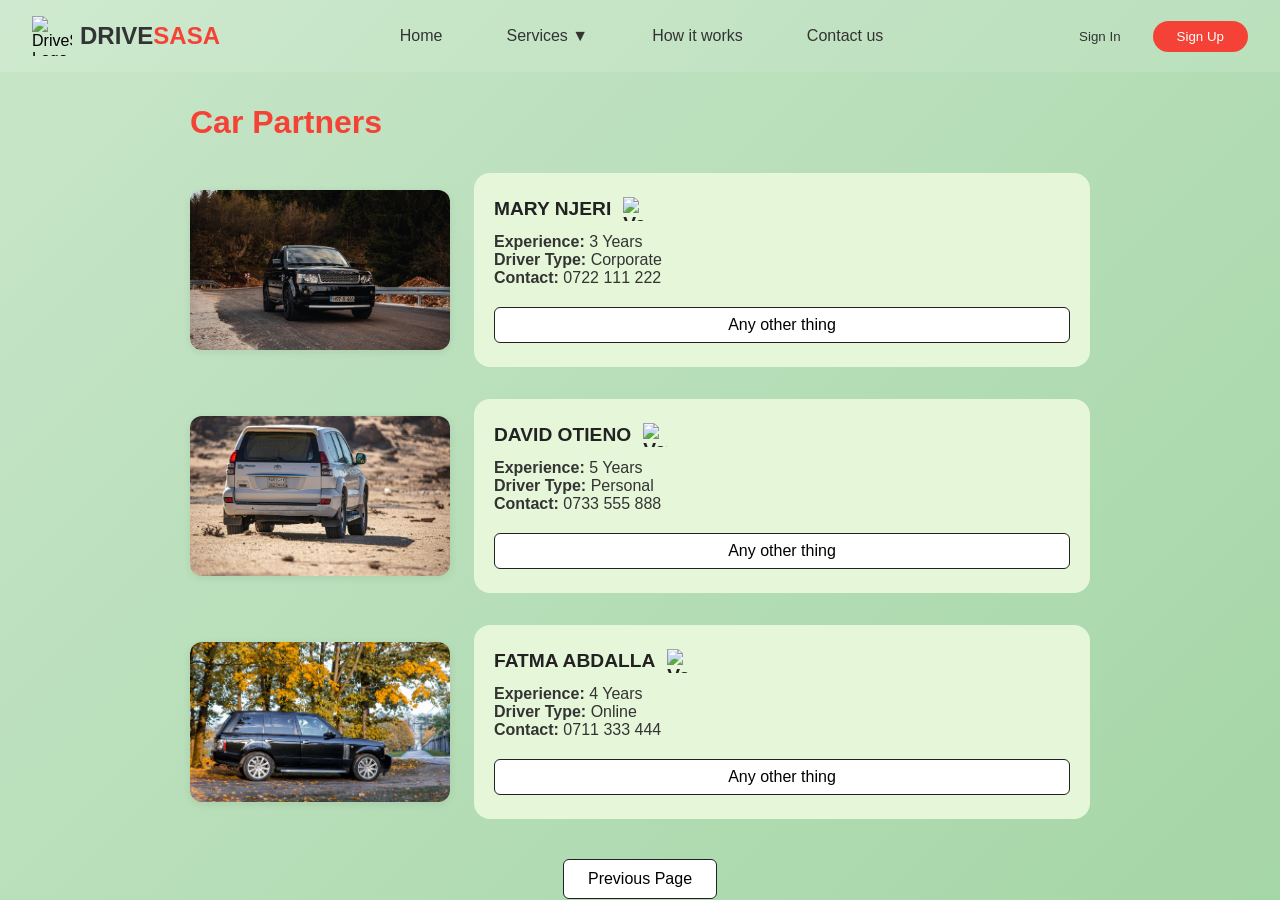
==== carpartners2.html @ 3e19dd1c "Add all project files" ====
<!DOCTYPE html>
<html lang="en">
<head>
    <meta charset="UTF-8">
    <meta name="viewport" content="width=device-width, initial-scale=1.0">
    <title>DriveSasa - Car Partners (Page 2)</title>
    <link rel="stylesheet" href="style.css">
    <link rel="stylesheet" href="auth.css">
    <style>
        .car-partner-list {
            max-width: 900px;
            margin: 32px auto;
        }
        .car-partner-row {
            display: flex;
            gap: 24px;
            margin-bottom: 32px;
            align-items: center;
        }
        .car-partner-img {
            width: 260px;
            height: 160px;
            object-fit: cover;
            border-radius: 12px;
            box-shadow: 0 2px 8px rgba(0,0,0,0.08);
        }
        .car-partner-card {
            background: #e6f7d9;
            border-radius: 16px;
            padding: 24px 20px;
            flex: 1;
            display: flex;
            flex-direction: column;
            gap: 12px;
        }
        .car-partner-name {
            font-weight: bold;
            font-size: 1.2em;
            color: #222;
            display: flex;
            align-items: center;
            gap: 8px;
        }
        .car-partner-details {
            font-size: 1em;
            color: #333;
        }
        .other-btn {
            margin-top: 8px;
            padding: 8px 18px;
            border: 1px solid #222;
            background: #fff;
            border-radius: 6px;
            cursor: pointer;
            font-size: 1em;
        }
        .car-partners-title {
            color: #f44336;
            font-size: 2em;
            font-weight: bold;
            margin-bottom: 32px;
            text-align: left;
        }
    </style>
</head>
<body>
    <header>
        <nav class="navbar">
            <div class="logo">
                <img src="img/Dlogo2.png" alt="DriveSasa Logo">
                <span class="logo-text">DRIVE<span class="sasa">SASA</span></span>
            </div>
            <ul class="nav-menu">
                <li><a href="index.html">Home</a></li>
                <li class="dropdown">
                    <a href="#" class="dropbtn">Services ▼</a>
                    <div class="dropdown-content">
                        <a href="drivers.html">Driver</a>
                        <a href="carpartners.html">Car Partner</a>
                        <a href="#">Car Hire</a>
                    </div>
                </li>
                <li><a href="#">How it works</a></li>
                <li><a href="#">Contact us</a></li>
            </ul>
            <div class="auth-buttons">
                <button class="sign-in" onclick="window.location.href='signin.html'">Sign In</button>
                <button class="sign-up" onclick="window.location.href='signup.html'">Sign Up</button>
            </div>
        </nav>
    </header>
    <main>
        <div class="car-partner-list">
            <div class="car-partners-title">Car Partners</div>
            <div class="car-partner-row">
                <img src="img/cars/pexels-ajdin-coric-504250286-31574920.jpg" alt="Car" class="car-partner-img">
                <div class="car-partner-card">
                    <div class="car-partner-name">MARY NJERI <img src="img/download.png" alt="Verified" style="width:24px;height:24px;vertical-align:middle;margin-left:4px;"></div>
                    <div class="car-partner-details">
                        <div><strong>Experience:</strong> 3 Years</div>
                        <div><strong>Driver Type:</strong> Corporate</div>
                        <div><strong>Contact:</strong> 0722 111 222</div>
                    </div>
                    <button class="other-btn">Any other thing</button>
                </div>
            </div>
            <div class="car-partner-row">
                <img src="img/cars/pexels-irfan-rahat-164426592-11114271.jpg" alt="Car" class="car-partner-img">
                <div class="car-partner-card">
                    <div class="car-partner-name">DAVID OTIENO <img src="img/download.png" alt="Verified" style="width:24px;height:24px;vertical-align:middle;margin-left:4px;"></div>
                    <div class="car-partner-details">
                        <div><strong>Experience:</strong> 5 Years</div>
                        <div><strong>Driver Type:</strong> Personal</div>
                        <div><strong>Contact:</strong> 0733 555 888</div>
                    </div>
                    <button class="other-btn">Any other thing</button>
                </div>
            </div>
            <div class="car-partner-row">
                <img src="img/cars/pexels-kipras-zabeliauskas-1607943-5704347.jpg" alt="Car" class="car-partner-img">
                <div class="car-partner-card">
                    <div class="car-partner-name">FATMA ABDALLA <img src="img/download.png" alt="Verified" style="width:24px;height:24px;vertical-align:middle;margin-left:4px;"></div>
                    <div class="car-partner-details">
                        <div><strong>Experience:</strong> 4 Years</div>
                        <div><strong>Driver Type:</strong> Online</div>
                        <div><strong>Contact:</strong> 0711 333 444</div>
                    </div>
                    <button class="other-btn">Any other thing</button>
                </div>
            </div>
        </div>
        <div style="display:flex; justify-content:center; margin:40px 0 32px 0;">
            <button onclick="window.location.href='carpartners.html'" style="padding:10px 24px; border-radius:6px; border:1px solid #222; background:#fff; cursor:pointer; font-size:1em;">Previous Page</button>
        </div>
    </main>
</body>
</html>
---- style.css ----
* {
    margin: 0;
    padding: 0;
    box-sizing: border-box;
}

body {
    font-family: -apple-system, BlinkMacSystemFont, 'Segoe UI', Roboto, sans-serif;
    background: linear-gradient(135deg, #c8e6c9 0%, #a5d6a7 100%);
    min-height: 100vh;
}

.navbar {
    display: flex;
    justify-content: space-between;
    align-items: center;
    padding: 1rem 2rem;
    background: rgba(255, 255, 255, 0.1);
}

.logo {
    display: flex;
    align-items: center;
    gap: 0.5rem;
}

.logo img {
    width: 40px;
    height: 40px;
}

.logo-text {
    font-size: 1.5rem;
    font-weight: bold;
    color: #333;
}

.sasa {
    color: #f44336;
}

.nav-menu {
    display: flex;
    list-style: none;
    gap: 2rem;
}

.nav-menu a {
    text-decoration: none;
    color: #333;
    font-weight: 500;
    padding: 0.5rem 1rem;
}

.nav-menu a.active {
    color: #f44336;
    border-bottom: 2px solid #f44336;
}

.auth-buttons {
    display: flex;
    gap: 1rem;
}

.sign-in {
    background: transparent;
    border: none;
    color: #333;
    padding: 0.5rem 1rem;
    cursor: pointer;
    font-weight: 500;
}

.sign-up {
    background: #f44336;
    color: white;
    border: none;
    padding: 0.5rem 1.5rem;
    border-radius: 25px;
    cursor: pointer;
    font-weight: 500;
}

.hero-section {
    padding: 2rem;
    max-width: 1200px;
    margin: 0 auto;
}

.hero-content {
    display: flex;
    align-items: center;
    justify-content: space-between;
    margin-bottom: 3rem;
}

.hero-text {
    flex: 1;
    max-width: 500px;
}

.hero-text h1 {
    font-size: 3rem;
    font-weight: bold;
    color: #333;
    line-height: 1.2;
    margin-bottom: 1rem;
}

.hero-subtitle {
    font-size: 1.2rem;
    color: #555;
    line-height: 1.5;
}

.hero-image {
    flex: 1;
    text-align: center;
}

.car-image {
    max-width: 100%;
    height: auto;
    max-height: 400px;
}

.car-placeholder {
    display: flex;
    justify-content: center;
    align-items: center;
}

.vehicle-tabs {
    display: flex;
    justify-content: center;
    gap: 2rem;
    margin-bottom: 2rem;
}

.tab {
    display: flex;
    align-items: center;
    gap: 0.5rem;
    background: transparent;
    border: none;
    padding: 1rem 2rem;
    cursor: pointer;
    font-size: 1rem;
    color: #666;
    border-bottom: 3px solid transparent;
}

.tab.active {
    color: #333;
    border-bottom-color: #333;
}

.motorcycle-icon {
    margin-left: -8px;
}

.search-section {
    display: flex;
    justify-content: center;
}

.search-form {
    display: flex;
    gap: 1rem;
    background: white;
    padding: 1rem;
    border-radius: 10px;
    box-shadow: 0 4px 20px rgba(0, 0, 0, 0.1);
}

.dropdown {
    position: relative;
}

.dropdown select {
    background: #fff !important;
    color: #111 !important;
    border: 1px solid #ccc;
    padding: 8px 12px;
    border-radius: 6px;
    font-size: 1.1em;
    cursor: pointer;
    min-width: 160px;
    height: 40px;
    appearance: auto;
    -webkit-appearance: menulist;
    -moz-appearance: menulist;
}

.dropdown select option {
    background: #fff !important;
    color: #111 !important;
    padding: 8px;
}

.search-btn {
    background: #f44336;
    color: white;
    border: none;
    padding: 1rem 2rem;
    border-radius: 5px;
    cursor: pointer;
    font-size: 1rem;
    font-weight: 500;
    min-width: 120px;
}

@media (max-width: 768px) {
    .navbar {
        flex-direction: column;
        gap: 1rem;
    }
    
    .hero-content {
        flex-direction: column;
        text-align: center;
    }
    
    .hero-text h1 {
        font-size: 2rem;
    }
    
    .search-form {
        flex-direction: column;
    }
    
    .vehicle-tabs {
        flex-direction: column;
        align-items: center;
    }
}

.download-section {
    background: white;
    padding: 2rem 3rem;
    margin: 2rem auto;
    display: flex;
    justify-content: space-between;
    align-items: center;
    border-radius: 15px;
    max-width: 90%;
    width: 100%;
    box-sizing: border-box;
    box-shadow: 0 4px 20px rgba(0, 0, 0, 0.1);
}

.download-content h2 {
    font-size: 2.5rem;
    font-weight: bold;
    color: #333;
    margin-bottom: 0.5rem;
    line-height: 1.1;
}

.download-content p {
    font-size: 1rem;
    color: #555;
    margin: 0;
}

.download-logo {
    display: flex;
    flex-direction: column;
    align-items: center;
    gap: 0.3rem;
}

.download-logo img {
    width: 50px;
    height: 50px;
}

.download-logo .logo-text {
    font-size: 1.2rem;
    font-weight: bold;
    color: #333;
}

.dropdown {
    position: relative;
    display: inline-block;
}

.dropdown-content {
    display: none;
    position: absolute;
    background-color: white;
    min-width: 160px;
    box-shadow: 0px 8px 16px 0px rgba(0,0,0,0.2);
    z-index: 1;
    border-radius: 5px;
}

.dropdown-content a {
    color: #333;
    padding: 12px 16px;
    text-decoration: none;
    display: block;
    border-bottom: none !important;
}

.dropdown-content a:hover {
    background-color: #f1f1f1;
}

.dropdown:hover .dropdown-content {
    display: block;
}
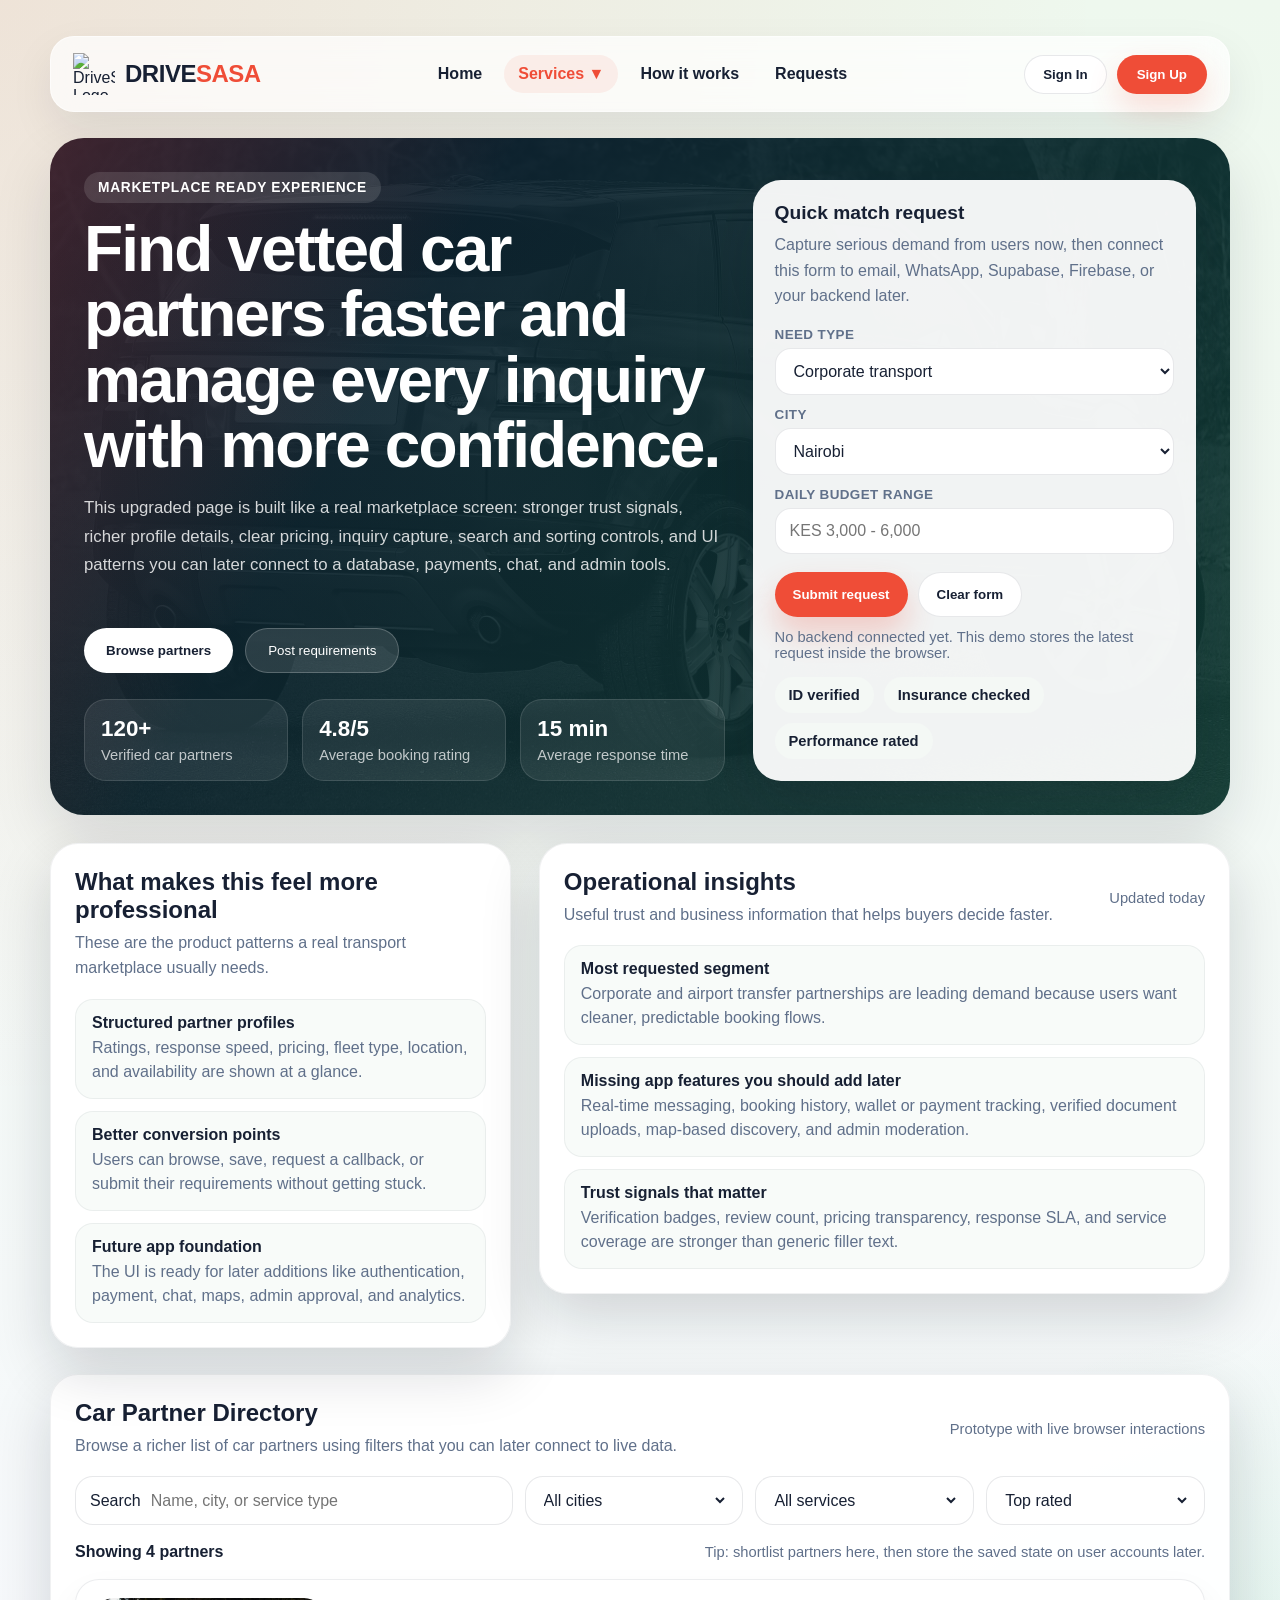
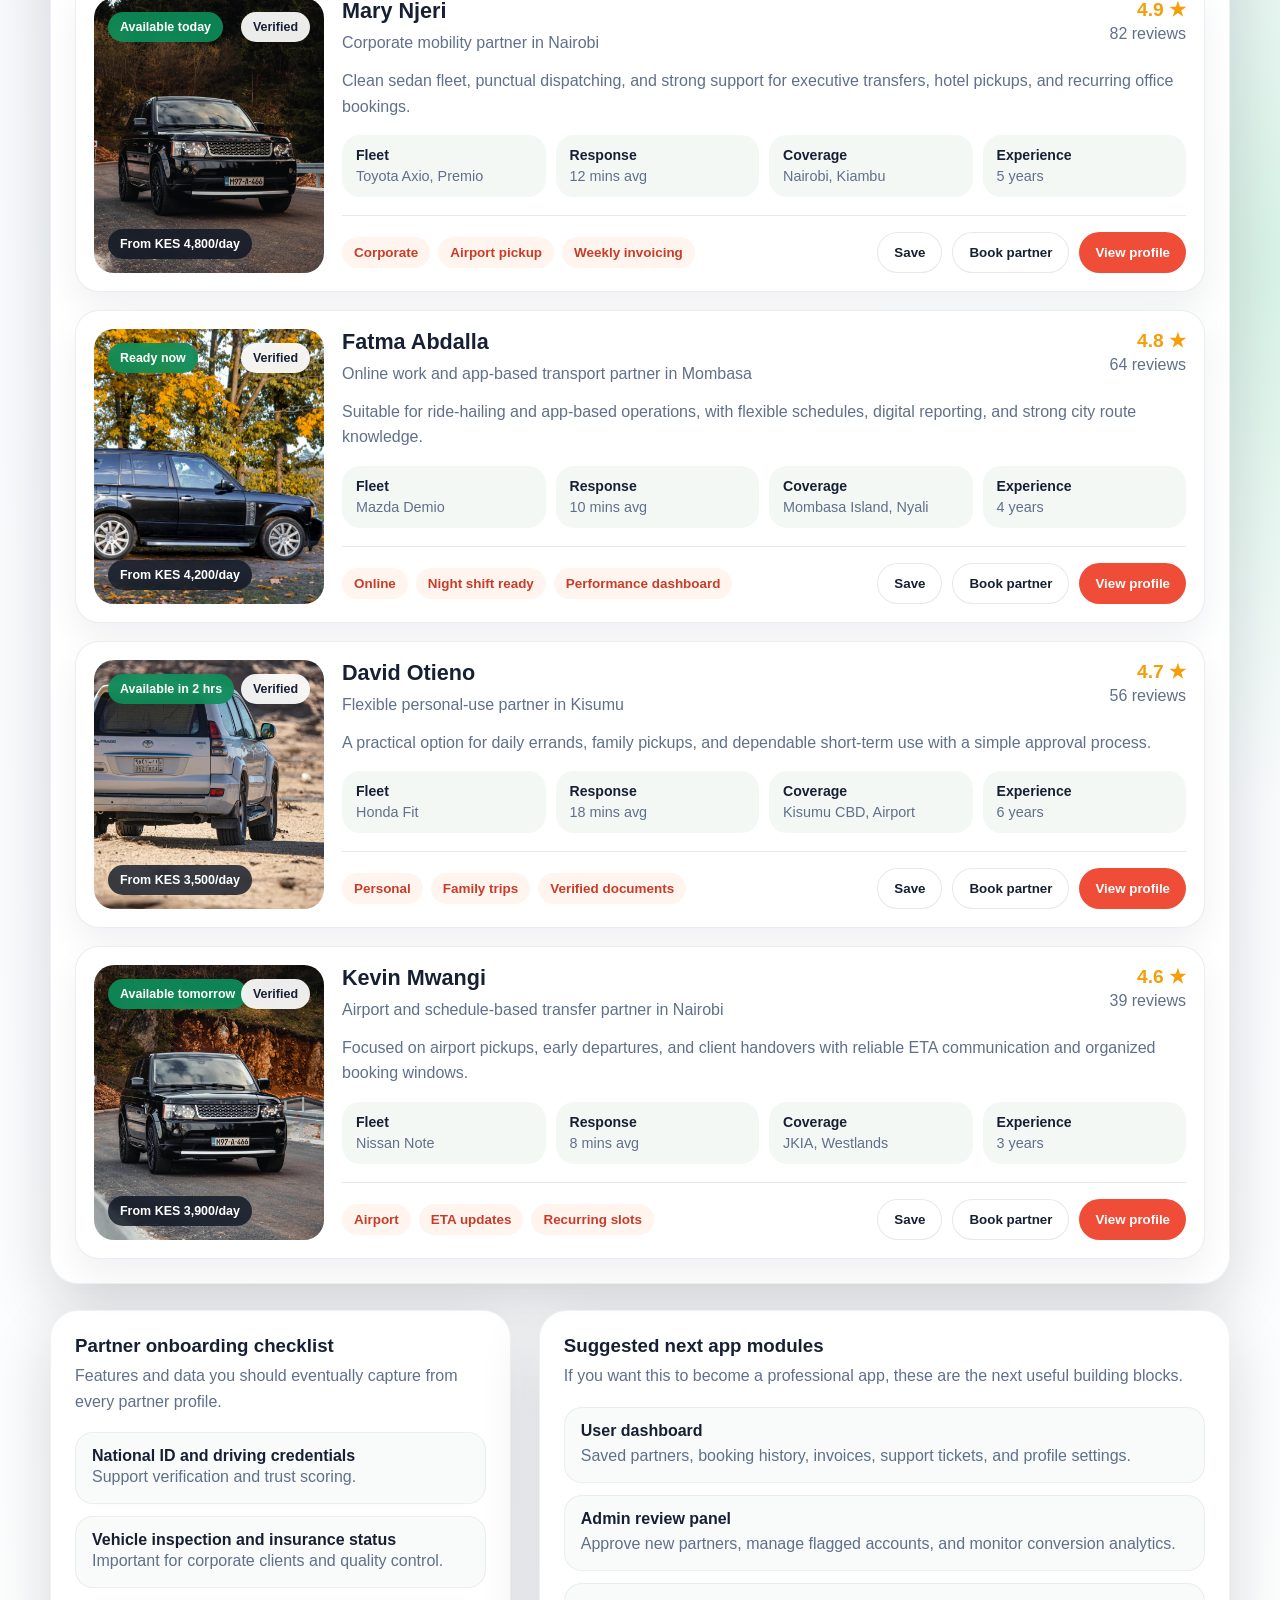
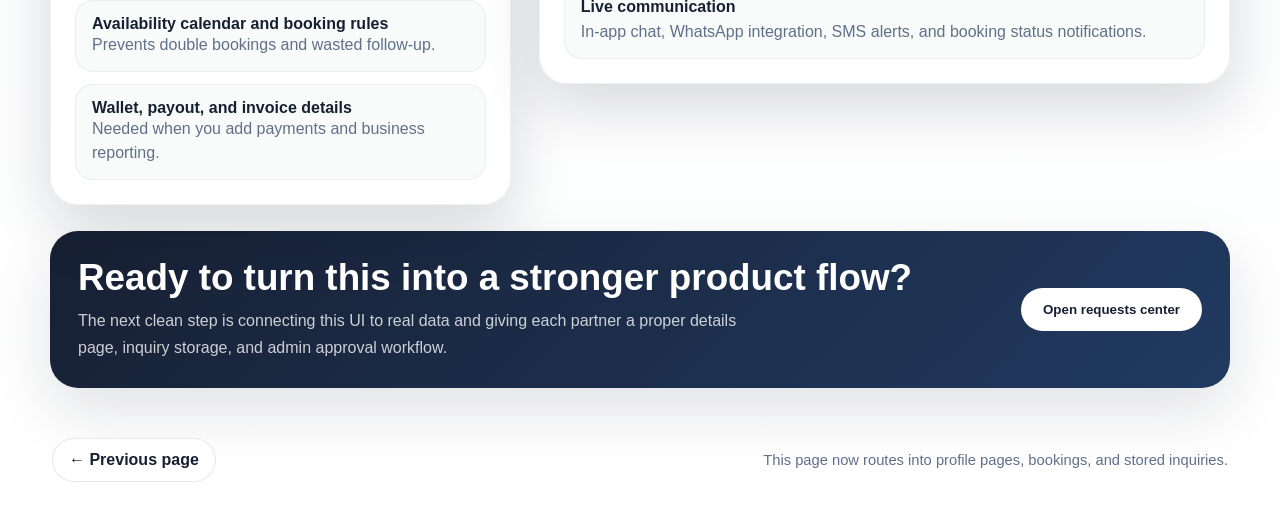
==== commit 7b22ef3d: "Upgrade marketplace UI and app flows" ====
--- a/carpartners2.html
+++ b/carpartners2.html
@@ -3,63 +3,705 @@
 <head>
     <meta charset="UTF-8">
     <meta name="viewport" content="width=device-width, initial-scale=1.0">
-    <title>DriveSasa - Car Partners (Page 2)</title>
+    <title>DriveSasa - Premium Car Partners</title>
     <link rel="stylesheet" href="style.css">
     <link rel="stylesheet" href="auth.css">
     <style>
-        .car-partner-list {
-            max-width: 900px;
-            margin: 32px auto;
-        }
-        .car-partner-row {
+        :root {
+            --brand: #ef4d37;
+            --brand-dark: #c83d2a;
+            --ink: #172033;
+            --muted: #60708a;
+            --line: rgba(23, 32, 51, 0.1);
+            --surface: rgba(255, 255, 255, 0.88);
+            --soft: #f4f8f5;
+            --success: #0d8f5b;
+            --warning: #f59e0b;
+            --shadow: 0 24px 60px rgba(13, 24, 43, 0.12);
+        }
+
+        * {
+            box-sizing: border-box;
+        }
+
+        body {
+            margin: 0;
+            font-family: "Segoe UI", Tahoma, Geneva, Verdana, sans-serif;
+            color: var(--ink);
+            background:
+                radial-gradient(circle at top left, rgba(239, 77, 55, 0.12), transparent 28%),
+                radial-gradient(circle at right, rgba(46, 204, 113, 0.16), transparent 24%),
+                linear-gradient(180deg, #eef8ee 0%, #f7f9fc 44%, #ffffff 100%);
+        }
+
+        a {
+            color: inherit;
+        }
+
+        .site-shell {
+            width: min(1180px, calc(100% - 32px));
+            margin: 0 auto 48px;
+        }
+
+        .navbar {
+            width: min(1180px, calc(100% - 32px));
+            margin: 18px auto 0;
+            padding: 16px 22px;
+            border: 1px solid rgba(255, 255, 255, 0.55);
+            border-radius: 24px;
+            background: rgba(255, 255, 255, 0.72);
+            backdrop-filter: blur(14px);
+            box-shadow: 0 18px 44px rgba(18, 28, 45, 0.08);
+        }
+
+        .nav-menu a.active,
+        .dropdown-content a.active {
+            color: var(--brand);
+            border-bottom-color: var(--brand);
+        }
+
+        .page-hero {
+            position: relative;
+            overflow: hidden;
+            margin-top: 26px;
+            padding: 34px;
+            border-radius: 34px;
+            background:
+                linear-gradient(135deg, rgba(12, 24, 45, 0.96), rgba(20, 73, 60, 0.86)),
+                url("img/cars/pexels-mikebirdy-18231626.jpg") center/cover;
+            color: #fff;
+            box-shadow: var(--shadow);
+        }
+
+        .page-hero::after {
+            content: "";
+            position: absolute;
+            inset: 0;
+            background:
+                linear-gradient(120deg, rgba(239, 77, 55, 0.22), transparent 30%),
+                linear-gradient(180deg, transparent 0%, rgba(6, 12, 24, 0.16) 100%);
+            pointer-events: none;
+        }
+
+        .hero-grid,
+        .section-grid {
+            position: relative;
+            z-index: 1;
+            display: grid;
+            gap: 28px;
+        }
+
+        .hero-grid {
+            grid-template-columns: 1.3fr 0.9fr;
+            align-items: end;
+        }
+
+        .eyebrow {
+            display: inline-flex;
+            align-items: center;
+            gap: 8px;
+            margin-bottom: 14px;
+            padding: 8px 14px;
+            border-radius: 999px;
+            background: rgba(255, 255, 255, 0.12);
+            font-size: 0.86rem;
+            letter-spacing: 0.05em;
+            text-transform: uppercase;
+        }
+
+        .hero-copy h1 {
+            margin: 0 0 16px;
+            font-size: clamp(2.2rem, 5vw, 4.2rem);
+            line-height: 1.02;
+        }
+
+        .hero-copy p {
+            max-width: 640px;
+            margin: 0 0 22px;
+            color: rgba(255, 255, 255, 0.82);
+            font-size: 1.05rem;
+            line-height: 1.7;
+        }
+
+        .hero-actions {
             display: flex;
-            gap: 24px;
-            margin-bottom: 32px;
+            flex-wrap: wrap;
+            gap: 12px;
+            margin-bottom: 26px;
+        }
+
+        .hero-btn,
+        .secondary-btn,
+        .ghost-btn,
+        .pill-btn,
+        .action-btn {
+            border: none;
+            border-radius: 999px;
+            cursor: pointer;
+            transition: transform 0.2s ease, box-shadow 0.2s ease, background 0.2s ease;
+        }
+
+        .hero-btn:hover,
+        .secondary-btn:hover,
+        .ghost-btn:hover,
+        .pill-btn:hover,
+        .action-btn:hover {
+            transform: translateY(-1px);
+        }
+
+        .hero-btn {
+            padding: 14px 22px;
+            background: #fff;
+            color: var(--ink);
+            font-weight: 700;
+        }
+
+        .secondary-btn {
+            padding: 14px 22px;
+            background: rgba(255, 255, 255, 0.12);
+            color: #fff;
+            border: 1px solid rgba(255, 255, 255, 0.22);
+        }
+
+        .hero-stats {
+            display: grid;
+            grid-template-columns: repeat(3, minmax(0, 1fr));
+            gap: 14px;
+        }
+
+        .hero-stat {
+            padding: 16px;
+            border: 1px solid rgba(255, 255, 255, 0.12);
+            border-radius: 22px;
+            background: rgba(255, 255, 255, 0.08);
+        }
+
+        .hero-stat strong {
+            display: block;
+            margin-bottom: 4px;
+            font-size: 1.4rem;
+        }
+
+        .hero-stat span {
+            color: rgba(255, 255, 255, 0.72);
+            font-size: 0.92rem;
+        }
+
+        .hero-panel,
+        .surface-card {
+            border-radius: 28px;
+            background: rgba(255, 255, 255, 0.94);
+            color: var(--ink);
+            box-shadow: 0 22px 60px rgba(11, 16, 30, 0.16);
+        }
+
+        .hero-panel {
+            padding: 22px;
+        }
+
+        .hero-panel h2 {
+            margin: 0 0 8px;
+            font-size: 1.2rem;
+        }
+
+        .hero-panel p {
+            margin: 0 0 18px;
+            color: var(--muted);
+            line-height: 1.6;
+        }
+
+        .filter-grid {
+            display: grid;
+            gap: 12px;
+        }
+
+        .field {
+            display: grid;
+            gap: 6px;
+        }
+
+        .field label {
+            font-size: 0.84rem;
+            font-weight: 700;
+            color: var(--muted);
+            text-transform: uppercase;
+            letter-spacing: 0.03em;
+        }
+
+        .field input,
+        .field select,
+        .field textarea {
+            width: 100%;
+            padding: 13px 14px;
+            border: 1px solid var(--line);
+            border-radius: 16px;
+            background: #fff;
+            color: var(--ink);
+            font: inherit;
+        }
+
+        .field textarea {
+            min-height: 110px;
+            resize: vertical;
+        }
+
+        .submit-row {
+            display: flex;
+            gap: 10px;
+            flex-wrap: wrap;
+            margin-top: 6px;
+        }
+
+        .pill-btn {
+            padding: 14px 18px;
+            background: var(--brand);
+            color: #fff;
+            font-weight: 700;
+            box-shadow: 0 16px 30px rgba(239, 77, 55, 0.24);
+        }
+
+        .ghost-btn {
+            padding: 14px 18px;
+            background: #fff;
+            color: var(--ink);
+            border: 1px solid var(--line);
+            font-weight: 700;
+        }
+
+        .trust-row {
+            display: flex;
+            flex-wrap: wrap;
+            gap: 10px;
+            margin-top: 16px;
+        }
+
+        .trust-chip {
+            padding: 10px 14px;
+            border-radius: 999px;
+            background: var(--soft);
+            color: var(--ink);
+            font-size: 0.92rem;
+            font-weight: 600;
+        }
+
+        .content-stack {
+            display: grid;
+            gap: 26px;
+            margin-top: 28px;
+        }
+
+        .section-grid {
+            grid-template-columns: 0.92fr 1.38fr;
+            align-items: start;
+        }
+
+        .surface-card {
+            padding: 24px;
+            border: 1px solid rgba(13, 24, 43, 0.06);
+        }
+
+        .section-head {
+            display: flex;
+            justify-content: space-between;
             align-items: center;
-        }
-        .car-partner-img {
-            width: 260px;
-            height: 160px;
-            object-fit: cover;
-            border-radius: 12px;
-            box-shadow: 0 2px 8px rgba(0,0,0,0.08);
-        }
-        .car-partner-card {
-            background: #e6f7d9;
-            border-radius: 16px;
-            padding: 24px 20px;
-            flex: 1;
-            display: flex;
-            flex-direction: column;
+            gap: 14px;
+            margin-bottom: 18px;
+        }
+
+        .section-head h2,
+        .section-head h3 {
+            margin: 0;
+        }
+
+        .section-head p {
+            margin: 6px 0 0;
+            color: var(--muted);
+            line-height: 1.6;
+        }
+
+        .micro-note {
+            color: var(--muted);
+            font-size: 0.92rem;
+        }
+
+        .insight-list,
+        .feature-list,
+        .documents-list {
+            display: grid;
             gap: 12px;
         }
-        .car-partner-name {
-            font-weight: bold;
-            font-size: 1.2em;
-            color: #222;
+
+        .insight-item,
+        .feature-item,
+        .documents-list li {
+            padding: 14px 16px;
+            border-radius: 18px;
+            background: #f8fbf9;
+            border: 1px solid rgba(23, 32, 51, 0.06);
+        }
+
+        .insight-item strong,
+        .feature-item strong {
+            display: block;
+            margin-bottom: 4px;
+        }
+
+        .feature-item span,
+        .insight-item span,
+        .documents-list span {
+            color: var(--muted);
+            line-height: 1.5;
+        }
+
+        .partner-toolbar {
+            display: grid;
+            grid-template-columns: 1.1fr repeat(3, minmax(0, 0.55fr));
+            gap: 12px;
+            margin-bottom: 18px;
+        }
+
+        .toolbar-input {
             display: flex;
             align-items: center;
+            gap: 10px;
+            padding: 0 14px;
+            border: 1px solid var(--line);
+            border-radius: 18px;
+            background: #fff;
+        }
+
+        .toolbar-input input,
+        .toolbar-input select {
+            width: 100%;
+            padding: 14px 0;
+            border: 0;
+            background: transparent;
+            color: var(--ink);
+            font: inherit;
+            outline: none;
+        }
+
+        .result-summary {
+            display: flex;
+            justify-content: space-between;
+            align-items: center;
+            gap: 14px;
+            margin-bottom: 18px;
+        }
+
+        .result-summary strong {
+            font-size: 1rem;
+        }
+
+        .partner-grid {
+            display: grid;
+            gap: 18px;
+        }
+
+        .partner-card {
+            padding: 18px;
+            border-radius: 24px;
+            background: #fff;
+            border: 1px solid rgba(23, 32, 51, 0.08);
+            box-shadow: 0 16px 34px rgba(14, 25, 43, 0.06);
+        }
+
+        .partner-main {
+            display: grid;
+            grid-template-columns: 230px 1fr;
+            gap: 18px;
+        }
+
+        .partner-media {
+            position: relative;
+            overflow: hidden;
+            min-height: 196px;
+            border-radius: 20px;
+        }
+
+        .partner-media img {
+            width: 100%;
+            height: 100%;
+            object-fit: cover;
+        }
+
+        .availability-tag,
+        .verified-tag,
+        .price-tag {
+            position: absolute;
+            left: 14px;
+            padding: 8px 12px;
+            border-radius: 999px;
+            font-size: 0.78rem;
+            font-weight: 700;
+            backdrop-filter: blur(6px);
+        }
+
+        .availability-tag {
+            top: 14px;
+            background: rgba(13, 143, 91, 0.9);
+            color: #fff;
+        }
+
+        .price-tag {
+            bottom: 14px;
+            background: rgba(10, 18, 33, 0.78);
+            color: #fff;
+        }
+
+        .verified-tag {
+            top: 14px;
+            right: 14px;
+            left: auto;
+            background: rgba(255, 255, 255, 0.92);
+            color: var(--ink);
+        }
+
+        .partner-topline {
+            display: flex;
+            justify-content: space-between;
+            gap: 18px;
+            margin-bottom: 12px;
+        }
+
+        .partner-name-wrap h3 {
+            margin: 0 0 6px;
+            font-size: 1.35rem;
+        }
+
+        .partner-name-wrap p,
+        .partner-copy,
+        .meta-text {
+            margin: 0;
+            color: var(--muted);
+            line-height: 1.6;
+        }
+
+        .rating-box {
+            min-width: 110px;
+            text-align: right;
+        }
+
+        .rating-box strong {
+            display: block;
+            font-size: 1.2rem;
+            color: var(--warning);
+        }
+
+        .meta-grid {
+            display: grid;
+            grid-template-columns: repeat(4, minmax(0, 1fr));
+            gap: 10px;
+            margin: 16px 0;
+        }
+
+        .meta-pill {
+            padding: 12px 14px;
+            border-radius: 18px;
+            background: var(--soft);
+        }
+
+        .meta-pill strong {
+            display: block;
+            font-size: 0.88rem;
+            margin-bottom: 4px;
+        }
+
+        .meta-pill span {
+            color: var(--muted);
+            font-size: 0.9rem;
+        }
+
+        .partner-footer {
+            display: flex;
+            justify-content: space-between;
+            align-items: center;
+            gap: 12px;
+            margin-top: 18px;
+            padding-top: 16px;
+            border-top: 1px solid var(--line);
+        }
+
+        .partner-badges {
+            display: flex;
+            flex-wrap: wrap;
             gap: 8px;
         }
-        .car-partner-details {
-            font-size: 1em;
-            color: #333;
-        }
-        .other-btn {
-            margin-top: 8px;
-            padding: 8px 18px;
-            border: 1px solid #222;
+
+        .badge {
+            padding: 8px 12px;
+            border-radius: 999px;
+            background: #fff5ee;
+            color: var(--brand-dark);
+            font-size: 0.84rem;
+            font-weight: 700;
+        }
+
+        .partner-actions {
+            display: flex;
+            flex-wrap: wrap;
+            gap: 10px;
+        }
+
+        .action-btn {
+            padding: 12px 16px;
+            font-weight: 700;
+        }
+
+        .action-btn.primary {
+            background: var(--brand);
+            color: #fff;
+        }
+
+        .action-btn.secondary {
             background: #fff;
-            border-radius: 6px;
-            cursor: pointer;
-            font-size: 1em;
-        }
-        .car-partners-title {
-            color: #f44336;
-            font-size: 2em;
-            font-weight: bold;
-            margin-bottom: 32px;
-            text-align: left;
+            color: var(--ink);
+            border: 1px solid var(--line);
+        }
+
+        .saved-state {
+            background: #fff1db;
+            color: #8b5a00;
+        }
+
+        .cta-panel {
+            display: grid;
+            grid-template-columns: 1fr auto;
+            align-items: center;
+            gap: 20px;
+            padding: 26px 28px;
+            border-radius: 28px;
+            background: linear-gradient(135deg, #172033, #213a61);
+            color: #fff;
+            box-shadow: var(--shadow);
+        }
+
+        .cta-panel h2 {
+            margin: 0 0 8px;
+            font-size: clamp(1.6rem, 3vw, 2.3rem);
+        }
+
+        .cta-panel p {
+            margin: 0;
+            max-width: 700px;
+            color: rgba(255, 255, 255, 0.78);
+            line-height: 1.7;
+        }
+
+        .documents-list {
+            list-style: none;
+            padding: 0;
+            margin: 0;
+        }
+
+        .page-footer-nav {
+            display: flex;
+            justify-content: space-between;
+            align-items: center;
+            gap: 16px;
+            margin-top: 24px;
+            padding: 0 2px;
+        }
+
+        .footer-link {
+            display: inline-flex;
+            align-items: center;
+            gap: 8px;
+            padding: 12px 16px;
+            border-radius: 999px;
+            background: #fff;
+            border: 1px solid var(--line);
+            text-decoration: none;
+            font-weight: 700;
+            color: var(--ink);
+        }
+
+        .sr-only {
+            position: absolute;
+            width: 1px;
+            height: 1px;
+            padding: 0;
+            margin: -1px;
+            overflow: hidden;
+            clip: rect(0, 0, 0, 0);
+            white-space: nowrap;
+            border: 0;
+        }
+
+        @media (max-width: 1024px) {
+            .hero-grid,
+            .section-grid,
+            .partner-main,
+            .cta-panel {
+                grid-template-columns: 1fr;
+            }
+
+            .partner-toolbar,
+            .meta-grid,
+            .hero-stats {
+                grid-template-columns: repeat(2, minmax(0, 1fr));
+            }
+        }
+
+        @media (max-width: 760px) {
+            .navbar {
+                padding: 16px;
+                border-radius: 20px;
+            }
+
+            .site-shell {
+                width: min(100% - 20px, 1180px);
+            }
+
+            .page-hero,
+            .surface-card,
+            .cta-panel {
+                padding: 20px;
+                border-radius: 24px;
+            }
+
+            .hero-stats,
+            .partner-toolbar,
+            .meta-grid {
+                grid-template-columns: 1fr;
+            }
+
+            .section-head,
+            .result-summary,
+            .partner-topline,
+            .partner-footer,
+            .page-footer-nav {
+                flex-direction: column;
+                align-items: flex-start;
+            }
+
+            .partner-main {
+                gap: 14px;
+            }
+
+            .partner-media {
+                min-height: 210px;
+            }
+
+            .partner-actions,
+            .submit-row,
+            .hero-actions {
+                width: 100%;
+            }
+
+            .hero-btn,
+            .secondary-btn,
+            .pill-btn,
+            .ghost-btn,
+            .action-btn,
+            .footer-link {
+                width: 100%;
+                justify-content: center;
+            }
+
+            .rating-box {
+                text-align: left;
+            }
         }
     </style>
 </head>
@@ -73,15 +715,15 @@
             <ul class="nav-menu">
                 <li><a href="index.html">Home</a></li>
                 <li class="dropdown">
-                    <a href="#" class="dropbtn">Services ▼</a>
+                    <a href="#" class="dropbtn active">Services ▼</a>
                     <div class="dropdown-content">
                         <a href="drivers.html">Driver</a>
-                        <a href="carpartners.html">Car Partner</a>
+                        <a href="carpartners2.html" class="active">Car Partner</a>
                         <a href="#">Car Hire</a>
                     </div>
                 </li>
-                <li><a href="#">How it works</a></li>
-                <li><a href="#">Contact us</a></li>
+                <li><a href="#how-it-works">How it works</a></li>
+                <li><a href="requests.html">Requests</a></li>
             </ul>
             <div class="auth-buttons">
                 <button class="sign-in" onclick="window.location.href='signin.html'">Sign In</button>
@@ -89,49 +731,539 @@
             </div>
         </nav>
     </header>
-    <main>
-        <div class="car-partner-list">
-            <div class="car-partners-title">Car Partners</div>
-            <div class="car-partner-row">
-                <img src="img/cars/pexels-ajdin-coric-504250286-31574920.jpg" alt="Car" class="car-partner-img">
-                <div class="car-partner-card">
-                    <div class="car-partner-name">MARY NJERI <img src="img/download.png" alt="Verified" style="width:24px;height:24px;vertical-align:middle;margin-left:4px;"></div>
-                    <div class="car-partner-details">
-                        <div><strong>Experience:</strong> 3 Years</div>
-                        <div><strong>Driver Type:</strong> Corporate</div>
-                        <div><strong>Contact:</strong> 0722 111 222</div>
+
+    <main class="site-shell">
+        <section class="page-hero">
+            <div class="hero-grid">
+                <div class="hero-copy">
+                    <div class="eyebrow">Marketplace Ready Experience</div>
+                    <h1>Find vetted car partners faster and manage every inquiry with more confidence.</h1>
+                    <p>
+                        This upgraded page is built like a real marketplace screen: stronger trust signals,
+                        richer profile details, clear pricing, inquiry capture, search and sorting controls,
+                        and UI patterns you can later connect to a database, payments, chat, and admin tools.
+                    </p>
+                    <div class="hero-actions">
+                        <button class="hero-btn" onclick="document.getElementById('partnerDirectory').scrollIntoView({behavior:'smooth'})">Browse partners</button>
+                        <button class="secondary-btn" onclick="document.getElementById('quickInquiry').scrollIntoView({behavior:'smooth'})">Post requirements</button>
                     </div>
-                    <button class="other-btn">Any other thing</button>
+                    <div class="hero-stats">
+                        <div class="hero-stat">
+                            <strong>120+</strong>
+                            <span>Verified car partners</span>
+                        </div>
+                        <div class="hero-stat">
+                            <strong>4.8/5</strong>
+                            <span>Average booking rating</span>
+                        </div>
+                        <div class="hero-stat">
+                            <strong>15 min</strong>
+                            <span>Average response time</span>
+                        </div>
+                    </div>
+                </div>
+
+                <aside class="hero-panel">
+                    <h2>Quick match request</h2>
+                    <p>Capture serious demand from users now, then connect this form to email, WhatsApp, Supabase, Firebase, or your backend later.</p>
+                    <form id="quickInquiry" class="filter-grid">
+                        <div class="field">
+                            <label for="requestType">Need type</label>
+                            <select id="requestType" name="requestType">
+                                <option>Corporate transport</option>
+                                <option>Personal use</option>
+                                <option>Airport transfer</option>
+                                <option>Ride-hailing partnership</option>
+                            </select>
+                        </div>
+                        <div class="field">
+                            <label for="requestLocation">City</label>
+                            <select id="requestLocation" name="requestLocation">
+                                <option>Nairobi</option>
+                                <option>Mombasa</option>
+                                <option>Kisumu</option>
+                                <option>Nakuru</option>
+                            </select>
+                        </div>
+                        <div class="field">
+                            <label for="requestBudget">Daily budget range</label>
+                            <input id="requestBudget" name="requestBudget" type="text" placeholder="KES 3,000 - 6,000">
+                        </div>
+                        <div class="submit-row">
+                            <button class="pill-btn" type="submit">Submit request</button>
+                            <button class="ghost-btn" type="button" onclick="document.getElementById('quickInquiry').reset()">Clear form</button>
+                        </div>
+                        <div id="formFeedback" class="micro-note" aria-live="polite">No backend connected yet. This demo stores the latest request inside the browser.</div>
+                    </form>
+                    <div class="trust-row">
+                        <div class="trust-chip">ID verified</div>
+                        <div class="trust-chip">Insurance checked</div>
+                        <div class="trust-chip">Performance rated</div>
+                    </div>
+                </aside>
+            </div>
+        </section>
+
+        <section class="content-stack">
+            <div class="section-grid">
+                <aside class="surface-card" id="how-it-works">
+                    <div class="section-head">
+                        <div>
+                            <h2>What makes this feel more professional</h2>
+                            <p>These are the product patterns a real transport marketplace usually needs.</p>
+                        </div>
+                    </div>
+                    <div class="feature-list">
+                        <div class="feature-item">
+                            <strong>Structured partner profiles</strong>
+                            <span>Ratings, response speed, pricing, fleet type, location, and availability are shown at a glance.</span>
+                        </div>
+                        <div class="feature-item">
+                            <strong>Better conversion points</strong>
+                            <span>Users can browse, save, request a callback, or submit their requirements without getting stuck.</span>
+                        </div>
+                        <div class="feature-item">
+                            <strong>Future app foundation</strong>
+                            <span>The UI is ready for later additions like authentication, payment, chat, maps, admin approval, and analytics.</span>
+                        </div>
+                    </div>
+                </aside>
+
+                <div class="surface-card">
+                    <div class="section-head">
+                        <div>
+                            <h2>Operational insights</h2>
+                            <p>Useful trust and business information that helps buyers decide faster.</p>
+                        </div>
+                        <span class="micro-note">Updated today</span>
+                    </div>
+                    <div class="insight-list">
+                        <div class="insight-item">
+                            <strong>Most requested segment</strong>
+                            <span>Corporate and airport transfer partnerships are leading demand because users want cleaner, predictable booking flows.</span>
+                        </div>
+                        <div class="insight-item">
+                            <strong>Missing app features you should add later</strong>
+                            <span>Real-time messaging, booking history, wallet or payment tracking, verified document uploads, map-based discovery, and admin moderation.</span>
+                        </div>
+                        <div class="insight-item">
+                            <strong>Trust signals that matter</strong>
+                            <span>Verification badges, review count, pricing transparency, response SLA, and service coverage are stronger than generic filler text.</span>
+                        </div>
+                    </div>
                 </div>
             </div>
-            <div class="car-partner-row">
-                <img src="img/cars/pexels-irfan-rahat-164426592-11114271.jpg" alt="Car" class="car-partner-img">
-                <div class="car-partner-card">
-                    <div class="car-partner-name">DAVID OTIENO <img src="img/download.png" alt="Verified" style="width:24px;height:24px;vertical-align:middle;margin-left:4px;"></div>
-                    <div class="car-partner-details">
-                        <div><strong>Experience:</strong> 5 Years</div>
-                        <div><strong>Driver Type:</strong> Personal</div>
-                        <div><strong>Contact:</strong> 0733 555 888</div>
+
+            <section class="surface-card" id="partnerDirectory">
+                <div class="section-head">
+                    <div>
+                        <h2>Car Partner Directory</h2>
+                        <p>Browse a richer list of car partners using filters that you can later connect to live data.</p>
                     </div>
-                    <button class="other-btn">Any other thing</button>
+                    <span class="micro-note">Prototype with live browser interactions</span>
                 </div>
+
+                <div class="partner-toolbar">
+                    <label class="toolbar-input" aria-label="Search partners">
+                        <span>Search</span>
+                        <input id="searchInput" type="search" placeholder="Name, city, or service type">
+                    </label>
+                    <label class="toolbar-input" aria-label="Filter by location">
+                        <span class="sr-only">Location</span>
+                        <select id="locationFilter">
+                            <option value="all">All cities</option>
+                            <option value="Nairobi">Nairobi</option>
+                            <option value="Mombasa">Mombasa</option>
+                            <option value="Kisumu">Kisumu</option>
+                        </select>
+                    </label>
+                    <label class="toolbar-input" aria-label="Filter by service">
+                        <span class="sr-only">Service type</span>
+                        <select id="serviceFilter">
+                            <option value="all">All services</option>
+                            <option value="Corporate">Corporate</option>
+                            <option value="Personal">Personal</option>
+                            <option value="Airport">Airport</option>
+                            <option value="Online">Online</option>
+                        </select>
+                    </label>
+                    <label class="toolbar-input" aria-label="Sort partners">
+                        <span class="sr-only">Sort by</span>
+                        <select id="sortFilter">
+                            <option value="rating">Top rated</option>
+                            <option value="price">Lowest price</option>
+                            <option value="speed">Fastest response</option>
+                        </select>
+                    </label>
+                </div>
+
+                <div class="result-summary">
+                    <strong id="resultsCount">Showing 4 partners</strong>
+                    <span class="micro-note">Tip: shortlist partners here, then store the saved state on user accounts later.</span>
+                </div>
+
+                <div id="partnerGrid" class="partner-grid">
+                    <article class="partner-card" data-name="Mary Njeri" data-location="Nairobi" data-service="Corporate" data-rating="4.9" data-price="4800" data-speed="12">
+                        <div class="partner-main">
+                            <div class="partner-media">
+                                <img src="img/cars/pexels-ajdin-coric-504250286-31574920.jpg" alt="Toyota Axio owned by Mary Njeri">
+                                <div class="availability-tag">Available today</div>
+                                <div class="verified-tag">Verified</div>
+                                <div class="price-tag">From KES 4,800/day</div>
+                            </div>
+                            <div>
+                                <div class="partner-topline">
+                                    <div class="partner-name-wrap">
+                                        <h3>Mary Njeri</h3>
+                                        <p>Corporate mobility partner in Nairobi</p>
+                                    </div>
+                                    <div class="rating-box">
+                                        <strong>4.9 ★</strong>
+                                        <span class="meta-text">82 reviews</span>
+                                    </div>
+                                </div>
+                                <p class="partner-copy">Clean sedan fleet, punctual dispatching, and strong support for executive transfers, hotel pickups, and recurring office bookings.</p>
+                                <div class="meta-grid">
+                                    <div class="meta-pill"><strong>Fleet</strong><span>Toyota Axio, Premio</span></div>
+                                    <div class="meta-pill"><strong>Response</strong><span>12 mins avg</span></div>
+                                    <div class="meta-pill"><strong>Coverage</strong><span>Nairobi, Kiambu</span></div>
+                                    <div class="meta-pill"><strong>Experience</strong><span>5 years</span></div>
+                                </div>
+                                <div class="partner-footer">
+                                    <div class="partner-badges">
+                                        <span class="badge">Corporate</span>
+                                        <span class="badge">Airport pickup</span>
+                                        <span class="badge">Weekly invoicing</span>
+                                    </div>
+                                    <div class="partner-actions">
+                                        <button class="action-btn secondary save-btn" type="button">Save</button>
+                                        <button class="action-btn secondary" type="button" onclick="createPartnerBooking('Mary Njeri', 'Corporate', 'Nairobi')">Book partner</button>
+                                        <button class="action-btn primary" type="button" onclick="window.location.href='partner-profile.html?partner=mary-njeri'">View profile</button>
+                                    </div>
+                                </div>
+                            </div>
+                        </div>
+                    </article>
+
+                    <article class="partner-card" data-name="David Otieno" data-location="Kisumu" data-service="Personal" data-rating="4.7" data-price="3500" data-speed="18">
+                        <div class="partner-main">
+                            <div class="partner-media">
+                                <img src="img/cars/pexels-irfan-rahat-164426592-11114271.jpg" alt="Honda Fit managed by David Otieno">
+                                <div class="availability-tag">Available in 2 hrs</div>
+                                <div class="verified-tag">Verified</div>
+                                <div class="price-tag">From KES 3,500/day</div>
+                            </div>
+                            <div>
+                                <div class="partner-topline">
+                                    <div class="partner-name-wrap">
+                                        <h3>David Otieno</h3>
+                                        <p>Flexible personal-use partner in Kisumu</p>
+                                    </div>
+                                    <div class="rating-box">
+                                        <strong>4.7 ★</strong>
+                                        <span class="meta-text">56 reviews</span>
+                                    </div>
+                                </div>
+                                <p class="partner-copy">A practical option for daily errands, family pickups, and dependable short-term use with a simple approval process.</p>
+                                <div class="meta-grid">
+                                    <div class="meta-pill"><strong>Fleet</strong><span>Honda Fit</span></div>
+                                    <div class="meta-pill"><strong>Response</strong><span>18 mins avg</span></div>
+                                    <div class="meta-pill"><strong>Coverage</strong><span>Kisumu CBD, Airport</span></div>
+                                    <div class="meta-pill"><strong>Experience</strong><span>6 years</span></div>
+                                </div>
+                                <div class="partner-footer">
+                                    <div class="partner-badges">
+                                        <span class="badge">Personal</span>
+                                        <span class="badge">Family trips</span>
+                                        <span class="badge">Verified documents</span>
+                                    </div>
+                                    <div class="partner-actions">
+                                        <button class="action-btn secondary save-btn" type="button">Save</button>
+                                        <button class="action-btn secondary" type="button" onclick="createPartnerBooking('David Otieno', 'Personal', 'Kisumu')">Book partner</button>
+                                        <button class="action-btn primary" type="button" onclick="window.location.href='partner-profile.html?partner=david-otieno'">View profile</button>
+                                    </div>
+                                </div>
+                            </div>
+                        </div>
+                    </article>
+
+                    <article class="partner-card" data-name="Fatma Abdalla" data-location="Mombasa" data-service="Online" data-rating="4.8" data-price="4200" data-speed="10">
+                        <div class="partner-main">
+                            <div class="partner-media">
+                                <img src="img/cars/pexels-kipras-zabeliauskas-1607943-5704347.jpg" alt="Mazda Demio managed by Fatma Abdalla">
+                                <div class="availability-tag">Ready now</div>
+                                <div class="verified-tag">Verified</div>
+                                <div class="price-tag">From KES 4,200/day</div>
+                            </div>
+                            <div>
+                                <div class="partner-topline">
+                                    <div class="partner-name-wrap">
+                                        <h3>Fatma Abdalla</h3>
+                                        <p>Online work and app-based transport partner in Mombasa</p>
+                                    </div>
+                                    <div class="rating-box">
+                                        <strong>4.8 ★</strong>
+                                        <span class="meta-text">64 reviews</span>
+                                    </div>
+                                </div>
+                                <p class="partner-copy">Suitable for ride-hailing and app-based operations, with flexible schedules, digital reporting, and strong city route knowledge.</p>
+                                <div class="meta-grid">
+                                    <div class="meta-pill"><strong>Fleet</strong><span>Mazda Demio</span></div>
+                                    <div class="meta-pill"><strong>Response</strong><span>10 mins avg</span></div>
+                                    <div class="meta-pill"><strong>Coverage</strong><span>Mombasa Island, Nyali</span></div>
+                                    <div class="meta-pill"><strong>Experience</strong><span>4 years</span></div>
+                                </div>
+                                <div class="partner-footer">
+                                    <div class="partner-badges">
+                                        <span class="badge">Online</span>
+                                        <span class="badge">Night shift ready</span>
+                                        <span class="badge">Performance dashboard</span>
+                                    </div>
+                                    <div class="partner-actions">
+                                        <button class="action-btn secondary save-btn" type="button">Save</button>
+                                        <button class="action-btn secondary" type="button" onclick="createPartnerBooking('Fatma Abdalla', 'Online', 'Mombasa')">Book partner</button>
+                                        <button class="action-btn primary" type="button" onclick="window.location.href='partner-profile.html?partner=fatma-abdalla'">View profile</button>
+                                    </div>
+                                </div>
+                            </div>
+                        </div>
+                    </article>
+
+                    <article class="partner-card" data-name="Kevin Mwangi" data-location="Nairobi" data-service="Airport" data-rating="4.6" data-price="3900" data-speed="8">
+                        <div class="partner-main">
+                            <div class="partner-media">
+                                <img src="img/cars/pexels-ajdin-coric-504250286-31574918.jpg" alt="Nissan Note managed by Kevin Mwangi">
+                                <div class="availability-tag">Available tomorrow</div>
+                                <div class="verified-tag">Verified</div>
+                                <div class="price-tag">From KES 3,900/day</div>
+                            </div>
+                            <div>
+                                <div class="partner-topline">
+                                    <div class="partner-name-wrap">
+                                        <h3>Kevin Mwangi</h3>
+                                        <p>Airport and schedule-based transfer partner in Nairobi</p>
+                                    </div>
+                                    <div class="rating-box">
+                                        <strong>4.6 ★</strong>
+                                        <span class="meta-text">39 reviews</span>
+                                    </div>
+                                </div>
+                                <p class="partner-copy">Focused on airport pickups, early departures, and client handovers with reliable ETA communication and organized booking windows.</p>
+                                <div class="meta-grid">
+                                    <div class="meta-pill"><strong>Fleet</strong><span>Nissan Note</span></div>
+                                    <div class="meta-pill"><strong>Response</strong><span>8 mins avg</span></div>
+                                    <div class="meta-pill"><strong>Coverage</strong><span>JKIA, Westlands</span></div>
+                                    <div class="meta-pill"><strong>Experience</strong><span>3 years</span></div>
+                                </div>
+                                <div class="partner-footer">
+                                    <div class="partner-badges">
+                                        <span class="badge">Airport</span>
+                                        <span class="badge">ETA updates</span>
+                                        <span class="badge">Recurring slots</span>
+                                    </div>
+                                    <div class="partner-actions">
+                                        <button class="action-btn secondary save-btn" type="button">Save</button>
+                                        <button class="action-btn secondary" type="button" onclick="createPartnerBooking('Kevin Mwangi', 'Airport', 'Nairobi')">Book partner</button>
+                                        <button class="action-btn primary" type="button" onclick="window.location.href='partner-profile.html?partner=kevin-mwangi'">View profile</button>
+                                    </div>
+                                </div>
+                            </div>
+                        </div>
+                    </article>
+                </div>
+            </section>
+
+            <div class="section-grid" id="partner-support">
+                <section class="surface-card">
+                    <div class="section-head">
+                        <div>
+                            <h3>Partner onboarding checklist</h3>
+                            <p>Features and data you should eventually capture from every partner profile.</p>
+                        </div>
+                    </div>
+                    <ul class="documents-list">
+                        <li><strong>National ID and driving credentials</strong><br><span>Support verification and trust scoring.</span></li>
+                        <li><strong>Vehicle inspection and insurance status</strong><br><span>Important for corporate clients and quality control.</span></li>
+                        <li><strong>Availability calendar and booking rules</strong><br><span>Prevents double bookings and wasted follow-up.</span></li>
+                        <li><strong>Wallet, payout, and invoice details</strong><br><span>Needed when you add payments and business reporting.</span></li>
+                    </ul>
+                </section>
+
+                <section class="surface-card">
+                    <div class="section-head">
+                        <div>
+                            <h3>Suggested next app modules</h3>
+                            <p>If you want this to become a professional app, these are the next useful building blocks.</p>
+                        </div>
+                    </div>
+                    <div class="feature-list">
+                        <div class="feature-item">
+                            <strong>User dashboard</strong>
+                            <span>Saved partners, booking history, invoices, support tickets, and profile settings.</span>
+                        </div>
+                        <div class="feature-item">
+                            <strong>Admin review panel</strong>
+                            <span>Approve new partners, manage flagged accounts, and monitor conversion analytics.</span>
+                        </div>
+                        <div class="feature-item">
+                            <strong>Live communication</strong>
+                            <span>In-app chat, WhatsApp integration, SMS alerts, and booking status notifications.</span>
+                        </div>
+                    </div>
+                </section>
             </div>
-            <div class="car-partner-row">
-                <img src="img/cars/pexels-kipras-zabeliauskas-1607943-5704347.jpg" alt="Car" class="car-partner-img">
-                <div class="car-partner-card">
-                    <div class="car-partner-name">FATMA ABDALLA <img src="img/download.png" alt="Verified" style="width:24px;height:24px;vertical-align:middle;margin-left:4px;"></div>
-                    <div class="car-partner-details">
-                        <div><strong>Experience:</strong> 4 Years</div>
-                        <div><strong>Driver Type:</strong> Online</div>
-                        <div><strong>Contact:</strong> 0711 333 444</div>
-                    </div>
-                    <button class="other-btn">Any other thing</button>
+
+            <section class="cta-panel">
+                <div>
+                    <h2>Ready to turn this into a stronger product flow?</h2>
+                    <p>The next clean step is connecting this UI to real data and giving each partner a proper details page, inquiry storage, and admin approval workflow.</p>
                 </div>
+                <button class="hero-btn" type="button" onclick="window.location.href='requests.html'">Open requests center</button>
+            </section>
+
+            <div class="page-footer-nav">
+                <a class="footer-link" href="carpartners.html">← Previous page</a>
+                <span class="micro-note">This page now routes into profile pages, bookings, and stored inquiries.</span>
             </div>
-        </div>
-        <div style="display:flex; justify-content:center; margin:40px 0 32px 0;">
-            <button onclick="window.location.href='carpartners.html'" style="padding:10px 24px; border-radius:6px; border:1px solid #222; background:#fff; cursor:pointer; font-size:1em;">Previous Page</button>
-        </div>
+        </section>
     </main>
+
+    <script src="js/app-store.js"></script>
+    <script>
+        const partnerGrid = document.getElementById("partnerGrid");
+        const searchInput = document.getElementById("searchInput");
+        const locationFilter = document.getElementById("locationFilter");
+        const serviceFilter = document.getElementById("serviceFilter");
+        const sortFilter = document.getElementById("sortFilter");
+        const resultsCount = document.getElementById("resultsCount");
+        const inquiryForm = document.getElementById("quickInquiry");
+        const feedback = document.getElementById("formFeedback");
+
+        function getCards() {
+            return Array.from(partnerGrid.querySelectorAll(".partner-card"));
+        }
+
+        function updateResultsLabel(visibleCount) {
+            resultsCount.textContent = "Showing " + visibleCount + " partner" + (visibleCount === 1 ? "" : "s");
+        }
+
+        function filterPartners() {
+            const searchValue = searchInput.value.trim().toLowerCase();
+            const selectedLocation = locationFilter.value;
+            const selectedService = serviceFilter.value;
+
+            const cards = getCards();
+
+            cards.forEach(function(card) {
+                const matchesSearch = (card.dataset.name + " " + card.dataset.location + " " + card.dataset.service)
+                    .toLowerCase()
+                    .includes(searchValue);
+                const matchesLocation = selectedLocation === "all" || card.dataset.location === selectedLocation;
+                const matchesService = selectedService === "all" || card.dataset.service === selectedService;
+
+                card.style.display = matchesSearch && matchesLocation && matchesService ? "block" : "none";
+            });
+
+            sortPartners();
+        }
+
+        function sortPartners() {
+            const cards = getCards().filter(function(card) {
+                return card.style.display !== "none";
+            });
+
+            const mode = sortFilter.value;
+
+            cards.sort(function(a, b) {
+                if (mode === "price") {
+                    return Number(a.dataset.price) - Number(b.dataset.price);
+                }
+                if (mode === "speed") {
+                    return Number(a.dataset.speed) - Number(b.dataset.speed);
+                }
+                return Number(b.dataset.rating) - Number(a.dataset.rating);
+            });
+
+            cards.forEach(function(card) {
+                partnerGrid.appendChild(card);
+            });
+
+            updateResultsLabel(cards.length);
+        }
+
+        function prefillInquiry(name, city, type) {
+            document.getElementById("requestType").value = type === "Airport" ? "Airport transfer" : type === "Corporate" ? "Corporate transport" : type === "Online" ? "Ride-hailing partnership" : "Personal use";
+            document.getElementById("requestLocation").value = city;
+            feedback.textContent = "Request prepared for " + name + ". Complete the form above to continue.";
+            document.getElementById("quickInquiry").scrollIntoView({ behavior: "smooth" });
+        }
+
+        function createPartnerBooking(name, type, city) {
+            window.DriveSasaStore.addBooking({
+                id: "booking-" + Date.now(),
+                category: "partner",
+                name: name,
+                serviceType: type,
+                city: city,
+                status: "pending",
+                createdAt: new Date().toISOString()
+            });
+            window.location.href = "requests.html";
+        }
+
+        function wireSaveButtons() {
+            const saved = window.DriveSasaStore.getSaved("partner").map(function(item) {
+                return item.name;
+            });
+
+            document.querySelectorAll(".save-btn").forEach(function(button) {
+                const card = button.closest(".partner-card");
+                const partnerName = card.dataset.name;
+
+                if (saved.includes(partnerName)) {
+                    button.textContent = "Saved";
+                    button.classList.add("saved-state");
+                }
+
+                button.addEventListener("click", function() {
+                    const isSaved = window.DriveSasaStore.toggleSaved("ds_saved_partners", {
+                        name: partnerName,
+                        type: card.dataset.service,
+                        city: card.dataset.location,
+                        rating: card.dataset.rating
+                    }, "name");
+
+                    button.textContent = isSaved ? "Saved" : "Save";
+                    button.classList.toggle("saved-state", isSaved);
+                });
+            });
+        }
+
+        inquiryForm.addEventListener("submit", function(event) {
+            event.preventDefault();
+            const payload = {
+                type: document.getElementById("requestType").value,
+                city: document.getElementById("requestLocation").value,
+                budget: document.getElementById("requestBudget").value.trim() || "Not provided",
+                submittedAt: new Date().toISOString()
+            };
+
+            payload.id = "inquiry-" + Date.now();
+            payload.createdAt = new Date().toISOString();
+            window.DriveSasaStore.addInquiry(payload);
+            feedback.textContent = "Request saved in this browser for " + payload.city + ". Connect this form to a backend when you are ready.";
+            inquiryForm.reset();
+        });
+
+        [searchInput, locationFilter, serviceFilter].forEach(function(element) {
+            element.addEventListener("input", filterPartners);
+            element.addEventListener("change", filterPartners);
+        });
+
+        sortFilter.addEventListener("change", sortPartners);
+
+        wireSaveButtons();
+        filterPartners();
+    </script>
 </body>
 </html>
--- a/style.css
+++ b/style.css
@@ -4,311 +4,640 @@
     box-sizing: border-box;
 }
 
+:root {
+    --brand: #ef4d37;
+    --brand-dark: #ca3d2a;
+    --ink: #172033;
+    --muted: #5f6f86;
+    --surface: rgba(255, 255, 255, 0.86);
+    --line: rgba(23, 32, 51, 0.1);
+    --soft: #f5f9f6;
+    --shadow: 0 22px 60px rgba(12, 22, 40, 0.1);
+}
+
 body {
-    font-family: -apple-system, BlinkMacSystemFont, 'Segoe UI', Roboto, sans-serif;
-    background: linear-gradient(135deg, #c8e6c9 0%, #a5d6a7 100%);
+    font-family: "Segoe UI", Tahoma, Geneva, Verdana, sans-serif;
+    color: var(--ink);
+    background:
+        radial-gradient(circle at top left, rgba(239, 77, 55, 0.12), transparent 24%),
+        radial-gradient(circle at top right, rgba(48, 163, 117, 0.16), transparent 22%),
+        linear-gradient(180deg, #eef8ee 0%, #f7f9fc 45%, #ffffff 100%);
     min-height: 100vh;
 }
 
+a {
+    color: inherit;
+    text-decoration: none;
+}
+
+header {
+    padding-top: 18px;
+}
+
+.site-main {
+    width: min(1180px, calc(100% - 32px));
+    margin: 0 auto 48px;
+}
+
 .navbar {
+    width: min(1180px, calc(100% - 32px));
+    margin: 0 auto;
     display: flex;
     justify-content: space-between;
     align-items: center;
-    padding: 1rem 2rem;
-    background: rgba(255, 255, 255, 0.1);
+    gap: 20px;
+    padding: 16px 22px;
+    border: 1px solid rgba(255, 255, 255, 0.55);
+    border-radius: 24px;
+    background: rgba(255, 255, 255, 0.72);
+    backdrop-filter: blur(14px);
+    box-shadow: 0 18px 44px rgba(18, 28, 45, 0.08);
 }
 
 .logo {
     display: flex;
     align-items: center;
-    gap: 0.5rem;
+    gap: 10px;
 }
 
 .logo img {
-    width: 40px;
-    height: 40px;
+    width: 42px;
+    height: 42px;
 }
 
 .logo-text {
     font-size: 1.5rem;
-    font-weight: bold;
-    color: #333;
+    font-weight: 800;
+    color: var(--ink);
+    letter-spacing: -0.02em;
 }
 
 .sasa {
-    color: #f44336;
+    color: var(--brand);
 }
 
 .nav-menu {
     display: flex;
+    align-items: center;
     list-style: none;
-    gap: 2rem;
-}
-
-.nav-menu a {
-    text-decoration: none;
-    color: #333;
-    font-weight: 500;
-    padding: 0.5rem 1rem;
-}
-
+    gap: 8px;
+}
+
+.nav-menu a,
+.dropbtn {
+    display: inline-flex;
+    align-items: center;
+    padding: 10px 14px;
+    border-radius: 999px;
+    color: var(--ink);
+    font-weight: 600;
+    transition: background 0.2s ease, color 0.2s ease;
+}
+
+.nav-menu a:hover,
+.dropbtn:hover,
 .nav-menu a.active {
-    color: #f44336;
-    border-bottom: 2px solid #f44336;
+    color: var(--brand);
+    background: rgba(239, 77, 55, 0.08);
 }
 
 .auth-buttons {
     display: flex;
-    gap: 1rem;
+    align-items: center;
+    gap: 10px;
+}
+
+.sign-in,
+.sign-up {
+    border: none;
+    border-radius: 999px;
+    cursor: pointer;
+    font-weight: 700;
+    transition: transform 0.2s ease, box-shadow 0.2s ease, background 0.2s ease;
+}
+
+.sign-in:hover,
+.sign-up:hover,
+.search-btn:hover,
+.primary-cta:hover,
+.secondary-cta:hover,
+.download-link:hover {
+    transform: translateY(-1px);
 }
 
 .sign-in {
-    background: transparent;
-    border: none;
-    color: #333;
-    padding: 0.5rem 1rem;
-    cursor: pointer;
-    font-weight: 500;
-}
-
-.sign-up {
-    background: #f44336;
-    color: white;
-    border: none;
-    padding: 0.5rem 1.5rem;
-    border-radius: 25px;
-    cursor: pointer;
-    font-weight: 500;
-}
-
-.hero-section {
-    padding: 2rem;
-    max-width: 1200px;
-    margin: 0 auto;
-}
-
-.hero-content {
-    display: flex;
-    align-items: center;
-    justify-content: space-between;
-    margin-bottom: 3rem;
-}
-
-.hero-text {
-    flex: 1;
-    max-width: 500px;
-}
-
-.hero-text h1 {
-    font-size: 3rem;
-    font-weight: bold;
-    color: #333;
-    line-height: 1.2;
-    margin-bottom: 1rem;
-}
-
-.hero-subtitle {
-    font-size: 1.2rem;
-    color: #555;
-    line-height: 1.5;
-}
-
-.hero-image {
-    flex: 1;
-    text-align: center;
-}
-
-.car-image {
-    max-width: 100%;
-    height: auto;
-    max-height: 400px;
-}
-
-.car-placeholder {
-    display: flex;
+    background: #fff;
+    color: var(--ink);
+    padding: 11px 18px;
+    border: 1px solid var(--line);
+}
+
+.sign-up,
+.search-btn,
+.primary-cta,
+.download-link {
+    background: var(--brand);
+    color: #fff;
+    padding: 12px 20px;
+    box-shadow: 0 14px 30px rgba(239, 77, 55, 0.18);
+}
+
+.secondary-cta {
+    display: inline-flex;
+    align-items: center;
     justify-content: center;
-    align-items: center;
-}
-
-.vehicle-tabs {
-    display: flex;
-    justify-content: center;
-    gap: 2rem;
-    margin-bottom: 2rem;
-}
-
-.tab {
-    display: flex;
-    align-items: center;
-    gap: 0.5rem;
-    background: transparent;
-    border: none;
-    padding: 1rem 2rem;
-    cursor: pointer;
-    font-size: 1rem;
-    color: #666;
-    border-bottom: 3px solid transparent;
-}
-
-.tab.active {
-    color: #333;
-    border-bottom-color: #333;
-}
-
-.motorcycle-icon {
-    margin-left: -8px;
-}
-
-.search-section {
-    display: flex;
-    justify-content: center;
-}
-
-.search-form {
-    display: flex;
-    gap: 1rem;
-    background: white;
-    padding: 1rem;
-    border-radius: 10px;
-    box-shadow: 0 4px 20px rgba(0, 0, 0, 0.1);
+    padding: 12px 20px;
+    border-radius: 999px;
+    border: 1px solid rgba(255, 255, 255, 0.2);
+    background: rgba(255, 255, 255, 0.08);
+    color: #fff;
+    font-weight: 700;
 }
 
 .dropdown {
     position: relative;
-}
-
-.dropdown select {
-    background: #fff !important;
-    color: #111 !important;
-    border: 1px solid #ccc;
-    padding: 8px 12px;
-    border-radius: 6px;
-    font-size: 1.1em;
-    cursor: pointer;
-    min-width: 160px;
-    height: 40px;
-    appearance: auto;
-    -webkit-appearance: menulist;
-    -moz-appearance: menulist;
-}
-
-.dropdown select option {
-    background: #fff !important;
-    color: #111 !important;
-    padding: 8px;
-}
-
-.search-btn {
-    background: #f44336;
-    color: white;
-    border: none;
-    padding: 1rem 2rem;
-    border-radius: 5px;
-    cursor: pointer;
-    font-size: 1rem;
-    font-weight: 500;
-    min-width: 120px;
-}
-
-@media (max-width: 768px) {
-    .navbar {
-        flex-direction: column;
-        gap: 1rem;
-    }
-    
-    .hero-content {
-        flex-direction: column;
-        text-align: center;
-    }
-    
-    .hero-text h1 {
-        font-size: 2rem;
-    }
-    
-    .search-form {
-        flex-direction: column;
-    }
-    
-    .vehicle-tabs {
-        flex-direction: column;
-        align-items: center;
-    }
-}
-
-.download-section {
-    background: white;
-    padding: 2rem 3rem;
-    margin: 2rem auto;
-    display: flex;
-    justify-content: space-between;
-    align-items: center;
-    border-radius: 15px;
-    max-width: 90%;
-    width: 100%;
-    box-sizing: border-box;
-    box-shadow: 0 4px 20px rgba(0, 0, 0, 0.1);
-}
-
-.download-content h2 {
-    font-size: 2.5rem;
-    font-weight: bold;
-    color: #333;
-    margin-bottom: 0.5rem;
-    line-height: 1.1;
-}
-
-.download-content p {
-    font-size: 1rem;
-    color: #555;
-    margin: 0;
-}
-
-.download-logo {
-    display: flex;
-    flex-direction: column;
-    align-items: center;
-    gap: 0.3rem;
-}
-
-.download-logo img {
-    width: 50px;
-    height: 50px;
-}
-
-.download-logo .logo-text {
-    font-size: 1.2rem;
-    font-weight: bold;
-    color: #333;
-}
-
-.dropdown {
-    position: relative;
-    display: inline-block;
 }
 
 .dropdown-content {
     display: none;
     position: absolute;
-    background-color: white;
-    min-width: 160px;
-    box-shadow: 0px 8px 16px 0px rgba(0,0,0,0.2);
-    z-index: 1;
-    border-radius: 5px;
+    top: calc(100% + 10px);
+    left: 0;
+    min-width: 190px;
+    padding: 8px;
+    border-radius: 18px;
+    background: rgba(255, 255, 255, 0.98);
+    box-shadow: 0 18px 40px rgba(12, 22, 40, 0.14);
+    z-index: 20;
 }
 
 .dropdown-content a {
-    color: #333;
-    padding: 12px 16px;
-    text-decoration: none;
     display: block;
-    border-bottom: none !important;
-}
-
-.dropdown-content a:hover {
-    background-color: #f1f1f1;
+    padding: 12px 14px;
+    border-radius: 12px;
+    color: var(--ink);
+}
+
+.dropdown-content a:hover,
+.dropdown-content a.active {
+    background: rgba(239, 77, 55, 0.08);
+    color: var(--brand);
 }
 
 .dropdown:hover .dropdown-content {
     display: block;
 }
 
+.hero-shell {
+    margin-top: 26px;
+}
+
+.hero-card {
+    display: grid;
+    grid-template-columns: 1.15fr 0.85fr;
+    gap: 28px;
+    padding: 34px;
+    border-radius: 34px;
+    background:
+        linear-gradient(135deg, rgba(12, 24, 45, 0.96), rgba(20, 73, 60, 0.86)),
+        radial-gradient(circle at center, rgba(255, 255, 255, 0.08), transparent 60%);
+    color: #fff;
+    box-shadow: var(--shadow);
+}
+
+.hero-copy {
+    display: flex;
+    flex-direction: column;
+    justify-content: center;
+}
+
+.eyebrow,
+.section-kicker {
+    display: inline-flex;
+    align-items: center;
+    padding: 8px 14px;
+    border-radius: 999px;
+    font-size: 0.82rem;
+    font-weight: 700;
+    letter-spacing: 0.06em;
+    text-transform: uppercase;
+}
+
+.eyebrow {
+    width: fit-content;
+    margin-bottom: 16px;
+    background: rgba(255, 255, 255, 0.12);
+}
+
+.hero-copy h1 {
+    font-size: clamp(2.3rem, 5vw, 4.5rem);
+    line-height: 1.02;
+    letter-spacing: -0.03em;
+    margin-bottom: 16px;
+}
+
+.hero-subtitle {
+    max-width: 620px;
+    font-size: 1.06rem;
+    line-height: 1.75;
+    color: rgba(255, 255, 255, 0.82);
+}
+
+.hero-actions {
+    display: flex;
+    flex-wrap: wrap;
+    gap: 12px;
+    margin: 26px 0;
+}
+
+.primary-cta {
+    border: none;
+    border-radius: 999px;
+    cursor: pointer;
+    font-weight: 700;
+}
+
+.hero-stats {
+    display: grid;
+    grid-template-columns: repeat(3, minmax(0, 1fr));
+    gap: 14px;
+}
+
+.stat-card {
+    padding: 16px;
+    border-radius: 20px;
+    border: 1px solid rgba(255, 255, 255, 0.12);
+    background: rgba(255, 255, 255, 0.08);
+}
+
+.stat-card strong {
+    display: block;
+    font-size: 1.45rem;
+    margin-bottom: 5px;
+}
+
+.stat-card span {
+    color: rgba(255, 255, 255, 0.74);
+    font-size: 0.94rem;
+}
+
+.hero-visual {
+    display: flex;
+    align-items: center;
+    justify-content: center;
+}
+
+.hero-preview {
+    position: relative;
+    width: 100%;
+    min-height: 420px;
+    padding: 28px;
+    border-radius: 28px;
+    background:
+        linear-gradient(180deg, rgba(255, 255, 255, 0.96), rgba(241, 247, 244, 0.9));
+    color: var(--ink);
+    box-shadow: 0 24px 60px rgba(11, 16, 30, 0.2);
+    overflow: hidden;
+}
+
+.preview-badge {
+    display: inline-flex;
+    padding: 8px 12px;
+    border-radius: 999px;
+    background: #fff2ea;
+    color: var(--brand-dark);
+    font-size: 0.84rem;
+    font-weight: 700;
+}
+
+.car-image {
+    display: block;
+    width: min(100%, 420px);
+    margin: 34px auto 22px;
+    filter: drop-shadow(0 22px 30px rgba(19, 31, 47, 0.2));
+}
+
+.preview-panel {
+    padding: 18px;
+    border-radius: 18px;
+    background: #fff;
+    border: 1px solid var(--line);
+}
+
+.preview-panel strong {
+    display: block;
+    margin-bottom: 6px;
+}
+
+.preview-panel span {
+    color: var(--muted);
+    line-height: 1.6;
+}
+
+.surface-card,
+.download-section {
+    background: rgba(255, 255, 255, 0.92);
+    border: 1px solid rgba(13, 24, 43, 0.06);
+    box-shadow: var(--shadow);
+}
+
+.search-panel,
+.workflow-section {
+    margin-top: 28px;
+    padding: 26px;
+    border-radius: 28px;
+}
+
+.section-title {
+    max-width: 760px;
+    margin-bottom: 22px;
+}
+
+.section-kicker {
+    margin-bottom: 12px;
+    background: rgba(239, 77, 55, 0.1);
+    color: var(--brand-dark);
+}
+
+.section-title h2 {
+    font-size: clamp(1.8rem, 3.2vw, 2.8rem);
+    line-height: 1.1;
+    margin-bottom: 10px;
+    letter-spacing: -0.03em;
+}
+
+.section-title p {
+    color: var(--muted);
+    line-height: 1.75;
+}
+
+.vehicle-tabs {
+    display: flex;
+    gap: 12px;
+    margin-bottom: 18px;
+}
+
+.tab {
+    display: inline-flex;
+    align-items: center;
+    justify-content: center;
+    gap: 10px;
+    padding: 14px 18px;
+    border: 1px solid var(--line);
+    border-radius: 999px;
+    background: #fff;
+    color: var(--muted);
+    cursor: pointer;
+    font-weight: 700;
+}
+
+.tab.active {
+    background: var(--ink);
+    color: #fff;
+    border-color: var(--ink);
+}
+
+.motorcycle-icon {
+    object-fit: contain;
+}
+
+.search-form {
+    display: grid;
+    grid-template-columns: repeat(3, minmax(0, 1fr)) auto;
+    gap: 12px;
+    align-items: end;
+}
+
+.field {
+    display: grid;
+    gap: 8px;
+}
+
+.field span {
+    font-size: 0.85rem;
+    font-weight: 700;
+    color: var(--muted);
+    text-transform: uppercase;
+    letter-spacing: 0.04em;
+}
+
+.field select,
+.field input,
+.field textarea {
+    width: 100%;
+    padding: 14px 16px;
+    border: 1px solid var(--line);
+    border-radius: 16px;
+    background: #fff;
+    color: var(--ink);
+    font: inherit;
+}
+
+.search-btn {
+    border: none;
+    min-width: 150px;
+    border-radius: 16px;
+    font-weight: 700;
+    cursor: pointer;
+}
+
+.search-feedback {
+    margin-top: 14px;
+    color: var(--muted);
+    line-height: 1.6;
+}
+
+.feature-section,
+.marketplace-section {
+    margin-top: 34px;
+}
+
+.feature-grid,
+.service-grid,
+.workflow-grid {
+    display: grid;
+    gap: 18px;
+}
+
+.feature-grid {
+    grid-template-columns: repeat(3, minmax(0, 1fr));
+}
+
+.feature-card,
+.service-card,
+.workflow-card {
+    padding: 22px;
+    border-radius: 24px;
+    background: rgba(255, 255, 255, 0.9);
+    border: 1px solid rgba(13, 24, 43, 0.06);
+    box-shadow: 0 18px 34px rgba(12, 22, 40, 0.06);
+}
+
+.feature-card strong,
+.service-card h3,
+.workflow-card strong {
+    display: block;
+    margin-bottom: 10px;
+}
+
+.feature-card p,
+.service-card p,
+.workflow-card p {
+    color: var(--muted);
+    line-height: 1.7;
+}
+
+.service-grid {
+    grid-template-columns: repeat(3, minmax(0, 1fr));
+}
+
+.service-icon {
+    display: inline-flex;
+    align-items: center;
+    justify-content: center;
+    width: 42px;
+    height: 42px;
+    margin-bottom: 14px;
+    border-radius: 14px;
+    background: #fff2ea;
+    color: var(--brand-dark);
+    font-weight: 800;
+}
+
+.service-card a {
+    display: inline-flex;
+    margin-top: 16px;
+    color: var(--brand);
+    font-weight: 700;
+}
+
+.workflow-grid {
+    grid-template-columns: repeat(3, minmax(0, 1fr));
+}
+
+.workflow-card span {
+    display: inline-flex;
+    align-items: center;
+    justify-content: center;
+    width: 34px;
+    height: 34px;
+    margin-bottom: 14px;
+    border-radius: 50%;
+    background: var(--ink);
+    color: #fff;
+    font-weight: 800;
+}
+
+.download-section {
+    display: flex;
+    justify-content: space-between;
+    align-items: center;
+    gap: 24px;
+    margin-top: 34px;
+    padding: 28px;
+    border-radius: 28px;
+}
+
+.download-content h2 {
+    font-size: clamp(1.8rem, 3vw, 2.6rem);
+    line-height: 1.08;
+    margin-bottom: 10px;
+}
+
+.download-content p {
+    color: var(--muted);
+    line-height: 1.7;
+    max-width: 700px;
+}
+
+.download-logo {
+    display: flex;
+    flex-direction: column;
+    align-items: center;
+    gap: 12px;
+}
+
+.download-logo img {
+    width: 56px;
+    height: 56px;
+}
+
+.download-link {
+    display: inline-flex;
+    align-items: center;
+    justify-content: center;
+    border-radius: 999px;
+    font-weight: 700;
+}
+
+@media (max-width: 1024px) {
+    .hero-card,
+    .feature-grid,
+    .service-grid,
+    .workflow-grid,
+    .search-form,
+    .download-section {
+        grid-template-columns: 1fr;
+    }
+
+    .download-section {
+        display: grid;
+    }
+}
+
+@media (max-width: 860px) {
+    .navbar {
+        flex-direction: column;
+        align-items: flex-start;
+    }
+
+    .nav-menu,
+    .auth-buttons,
+    .vehicle-tabs,
+    .hero-actions {
+        width: 100%;
+        flex-wrap: wrap;
+    }
+
+    .nav-menu {
+        gap: 4px;
+    }
+
+    .auth-buttons {
+        justify-content: stretch;
+    }
+
+    .sign-in,
+    .sign-up,
+    .primary-cta,
+    .secondary-cta,
+    .search-btn,
+    .download-link {
+        width: 100%;
+        justify-content: center;
+    }
+}
+
+@media (max-width: 640px) {
+    .site-main,
+    .navbar {
+        width: min(100% - 20px, 1180px);
+    }
+
+    .hero-card,
+    .search-panel,
+    .workflow-section,
+    .download-section {
+        padding: 20px;
+        border-radius: 24px;
+    }
+
+    .hero-stats {
+        grid-template-columns: 1fr;
+    }
+
+    .nav-menu {
+        flex-direction: column;
+        align-items: stretch;
+    }
+}
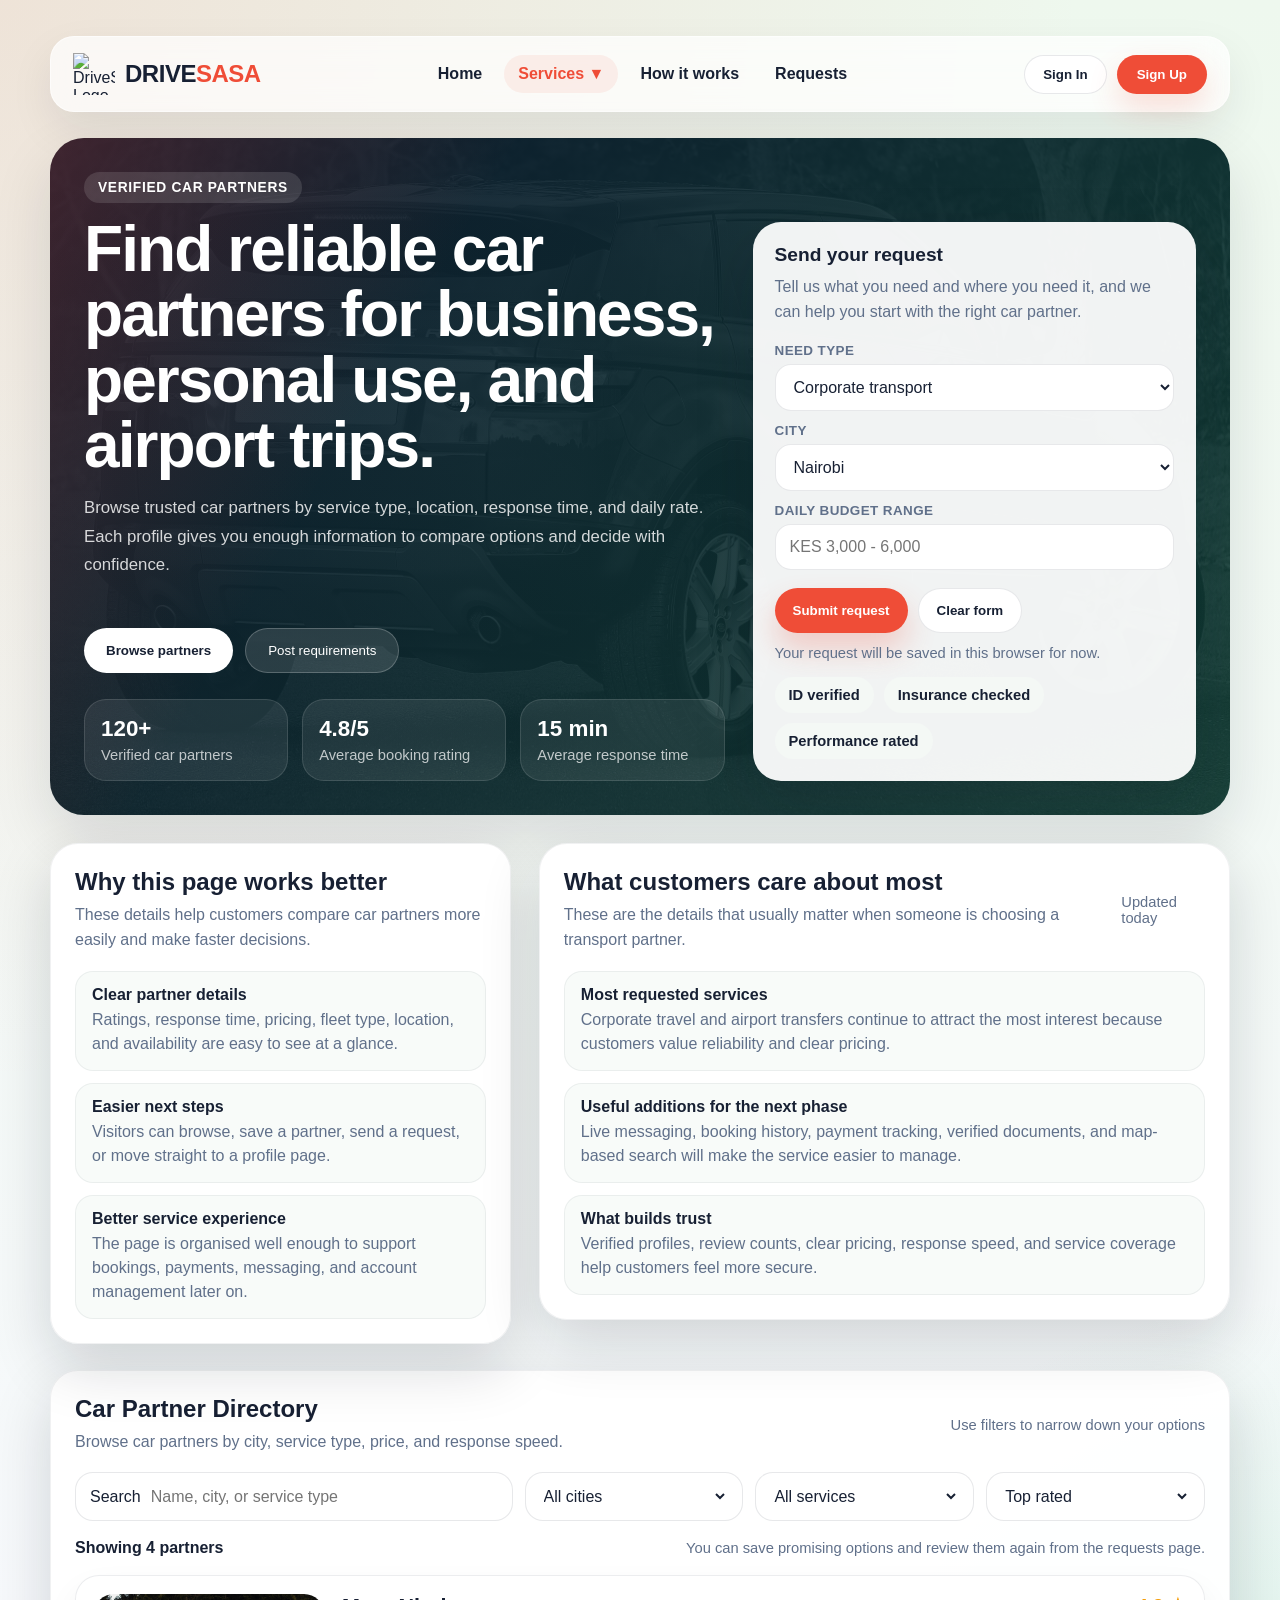
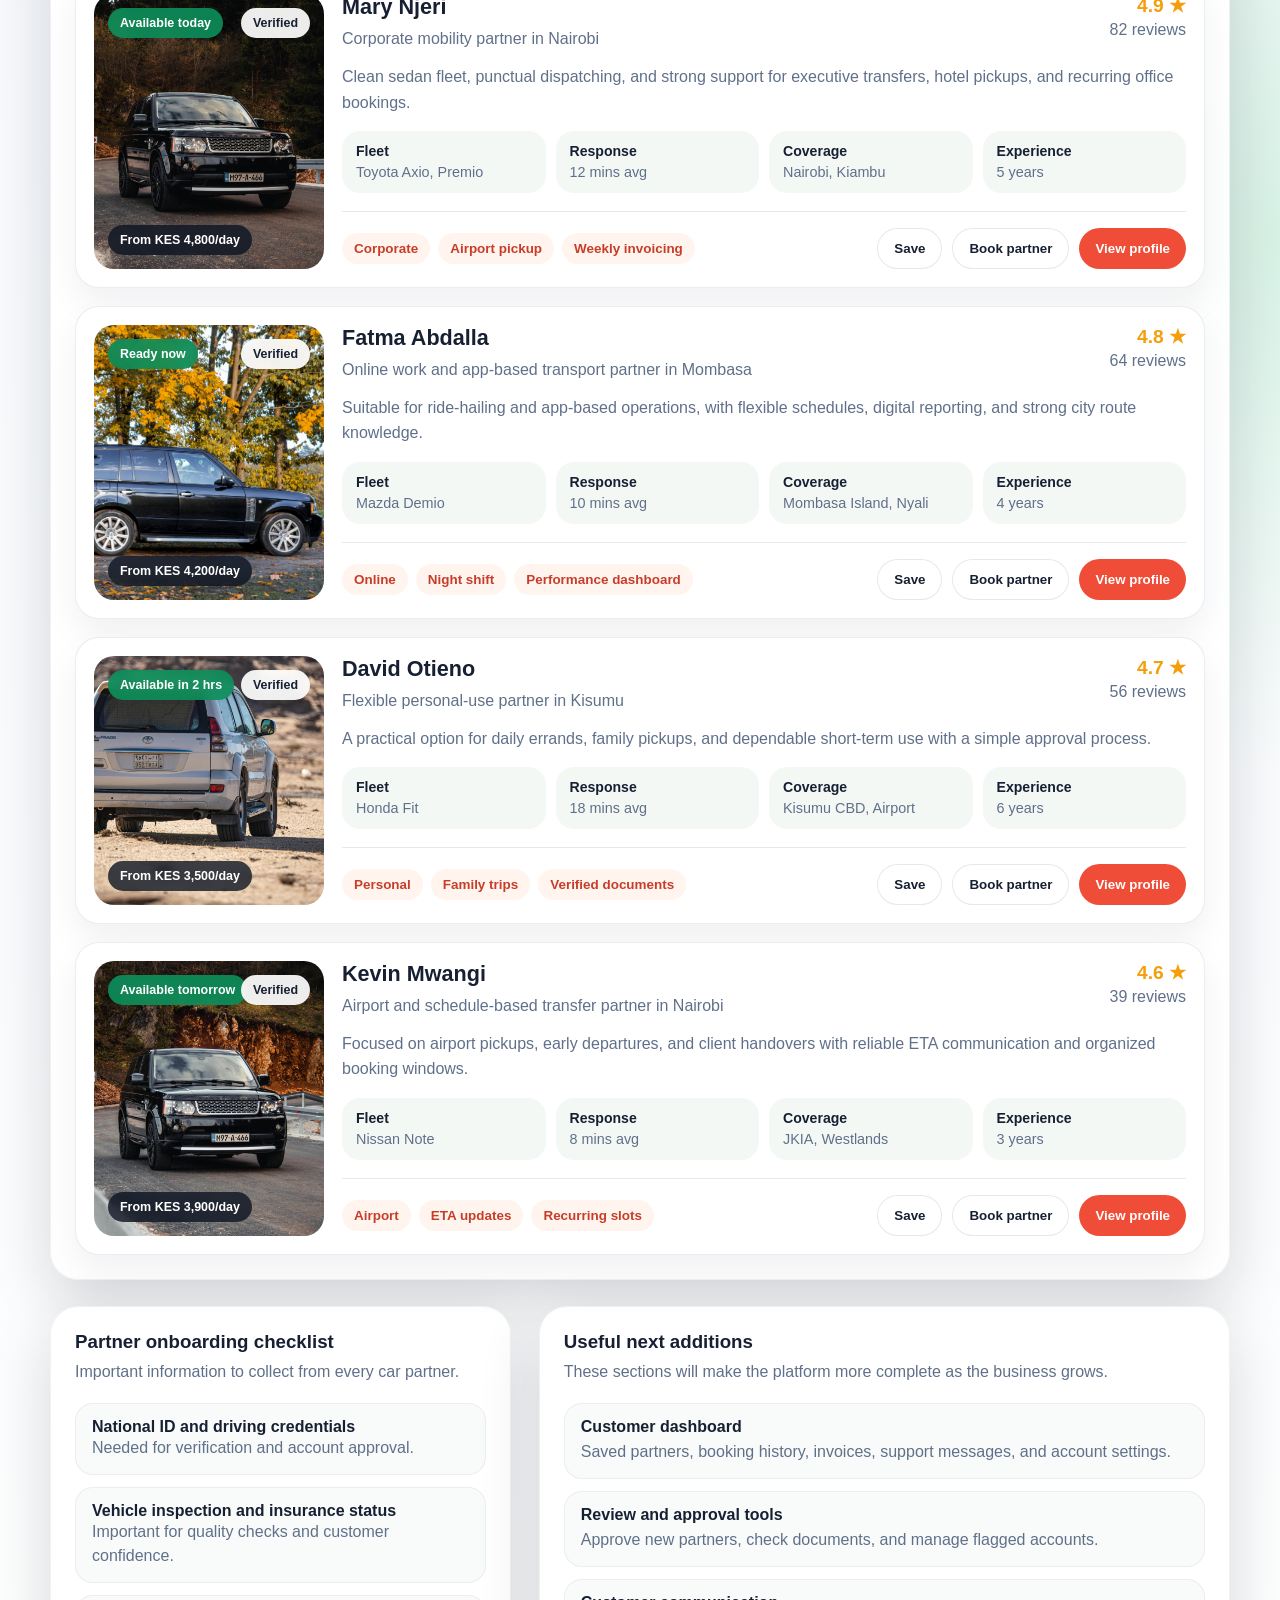
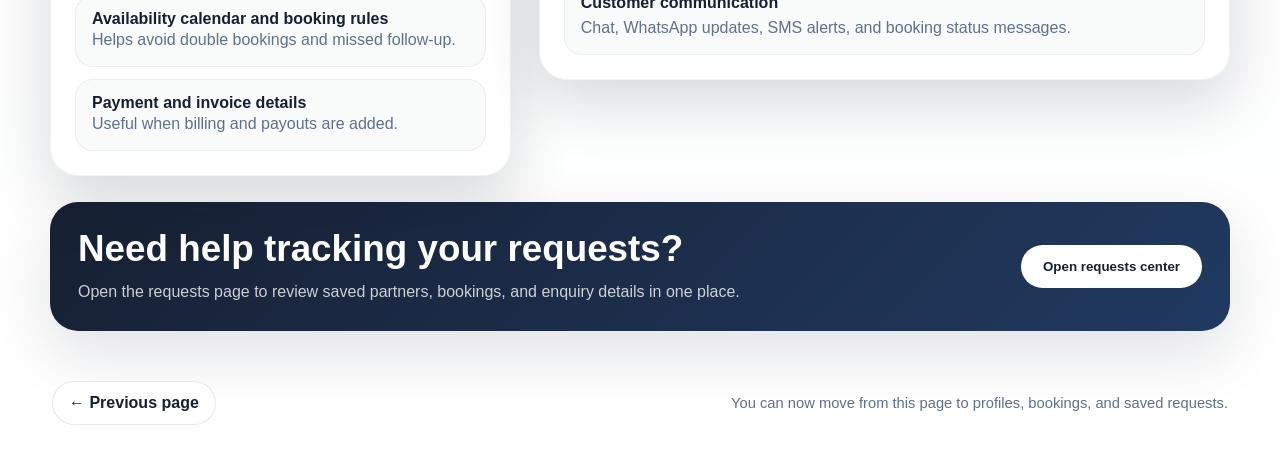
==== commit 9dc80bef: "Refine site copy and content tone" ====
--- a/carpartners2.html
+++ b/carpartners2.html
@@ -736,12 +736,11 @@
         <section class="page-hero">
             <div class="hero-grid">
                 <div class="hero-copy">
-                    <div class="eyebrow">Marketplace Ready Experience</div>
-                    <h1>Find vetted car partners faster and manage every inquiry with more confidence.</h1>
+                    <div class="eyebrow">Verified car partners</div>
+                    <h1>Find reliable car partners for business, personal use, and airport trips.</h1>
                     <p>
-                        This upgraded page is built like a real marketplace screen: stronger trust signals,
-                        richer profile details, clear pricing, inquiry capture, search and sorting controls,
-                        and UI patterns you can later connect to a database, payments, chat, and admin tools.
+                        Browse trusted car partners by service type, location, response time, and daily rate.
+                        Each profile gives you enough information to compare options and decide with confidence.
                     </p>
                     <div class="hero-actions">
                         <button class="hero-btn" onclick="document.getElementById('partnerDirectory').scrollIntoView({behavior:'smooth'})">Browse partners</button>
@@ -764,8 +763,8 @@
                 </div>
 
                 <aside class="hero-panel">
-                    <h2>Quick match request</h2>
-                    <p>Capture serious demand from users now, then connect this form to email, WhatsApp, Supabase, Firebase, or your backend later.</p>
+                    <h2>Send your request</h2>
+                    <p>Tell us what you need and where you need it, and we can help you start with the right car partner.</p>
                     <form id="quickInquiry" class="filter-grid">
                         <div class="field">
                             <label for="requestType">Need type</label>
@@ -793,7 +792,7 @@
                             <button class="pill-btn" type="submit">Submit request</button>
                             <button class="ghost-btn" type="button" onclick="document.getElementById('quickInquiry').reset()">Clear form</button>
                         </div>
-                        <div id="formFeedback" class="micro-note" aria-live="polite">No backend connected yet. This demo stores the latest request inside the browser.</div>
+                        <div id="formFeedback" class="micro-note" aria-live="polite">Your request will be saved in this browser for now.</div>
                     </form>
                     <div class="trust-row">
                         <div class="trust-chip">ID verified</div>
@@ -809,22 +808,22 @@
                 <aside class="surface-card" id="how-it-works">
                     <div class="section-head">
                         <div>
-                            <h2>What makes this feel more professional</h2>
-                            <p>These are the product patterns a real transport marketplace usually needs.</p>
+                            <h2>Why this page works better</h2>
+                            <p>These details help customers compare car partners more easily and make faster decisions.</p>
                         </div>
                     </div>
                     <div class="feature-list">
                         <div class="feature-item">
-                            <strong>Structured partner profiles</strong>
-                            <span>Ratings, response speed, pricing, fleet type, location, and availability are shown at a glance.</span>
+                            <strong>Clear partner details</strong>
+                            <span>Ratings, response time, pricing, fleet type, location, and availability are easy to see at a glance.</span>
                         </div>
                         <div class="feature-item">
-                            <strong>Better conversion points</strong>
-                            <span>Users can browse, save, request a callback, or submit their requirements without getting stuck.</span>
+                            <strong>Easier next steps</strong>
+                            <span>Visitors can browse, save a partner, send a request, or move straight to a profile page.</span>
                         </div>
                         <div class="feature-item">
-                            <strong>Future app foundation</strong>
-                            <span>The UI is ready for later additions like authentication, payment, chat, maps, admin approval, and analytics.</span>
+                            <strong>Better service experience</strong>
+                            <span>The page is organised well enough to support bookings, payments, messaging, and account management later on.</span>
                         </div>
                     </div>
                 </aside>
@@ -832,23 +831,23 @@
                 <div class="surface-card">
                     <div class="section-head">
                         <div>
-                            <h2>Operational insights</h2>
-                            <p>Useful trust and business information that helps buyers decide faster.</p>
+                            <h2>What customers care about most</h2>
+                            <p>These are the details that usually matter when someone is choosing a transport partner.</p>
                         </div>
                         <span class="micro-note">Updated today</span>
                     </div>
                     <div class="insight-list">
                         <div class="insight-item">
-                            <strong>Most requested segment</strong>
-                            <span>Corporate and airport transfer partnerships are leading demand because users want cleaner, predictable booking flows.</span>
+                            <strong>Most requested services</strong>
+                            <span>Corporate travel and airport transfers continue to attract the most interest because customers value reliability and clear pricing.</span>
                         </div>
                         <div class="insight-item">
-                            <strong>Missing app features you should add later</strong>
-                            <span>Real-time messaging, booking history, wallet or payment tracking, verified document uploads, map-based discovery, and admin moderation.</span>
+                            <strong>Useful additions for the next phase</strong>
+                            <span>Live messaging, booking history, payment tracking, verified documents, and map-based search will make the service easier to manage.</span>
                         </div>
                         <div class="insight-item">
-                            <strong>Trust signals that matter</strong>
-                            <span>Verification badges, review count, pricing transparency, response SLA, and service coverage are stronger than generic filler text.</span>
+                            <strong>What builds trust</strong>
+                            <span>Verified profiles, review counts, clear pricing, response speed, and service coverage help customers feel more secure.</span>
                         </div>
                     </div>
                 </div>
@@ -858,9 +857,9 @@
                 <div class="section-head">
                     <div>
                         <h2>Car Partner Directory</h2>
-                        <p>Browse a richer list of car partners using filters that you can later connect to live data.</p>
+                        <p>Browse car partners by city, service type, price, and response speed.</p>
                     </div>
-                    <span class="micro-note">Prototype with live browser interactions</span>
+                    <span class="micro-note">Use filters to narrow down your options</span>
                 </div>
 
                 <div class="partner-toolbar">
@@ -899,7 +898,7 @@
 
                 <div class="result-summary">
                     <strong id="resultsCount">Showing 4 partners</strong>
-                    <span class="micro-note">Tip: shortlist partners here, then store the saved state on user accounts later.</span>
+                    <span class="micro-note">You can save promising options and review them again from the requests page.</span>
                 </div>
 
                 <div id="partnerGrid" class="partner-grid">
@@ -1016,7 +1015,7 @@
                                 <div class="partner-footer">
                                     <div class="partner-badges">
                                         <span class="badge">Online</span>
-                                        <span class="badge">Night shift ready</span>
+                                        <span class="badge">Night shift</span>
                                         <span class="badge">Performance dashboard</span>
                                     </div>
                                     <div class="partner-actions">
@@ -1078,36 +1077,36 @@
                     <div class="section-head">
                         <div>
                             <h3>Partner onboarding checklist</h3>
-                            <p>Features and data you should eventually capture from every partner profile.</p>
+                            <p>Important information to collect from every car partner.</p>
                         </div>
                     </div>
                     <ul class="documents-list">
-                        <li><strong>National ID and driving credentials</strong><br><span>Support verification and trust scoring.</span></li>
-                        <li><strong>Vehicle inspection and insurance status</strong><br><span>Important for corporate clients and quality control.</span></li>
-                        <li><strong>Availability calendar and booking rules</strong><br><span>Prevents double bookings and wasted follow-up.</span></li>
-                        <li><strong>Wallet, payout, and invoice details</strong><br><span>Needed when you add payments and business reporting.</span></li>
+                        <li><strong>National ID and driving credentials</strong><br><span>Needed for verification and account approval.</span></li>
+                        <li><strong>Vehicle inspection and insurance status</strong><br><span>Important for quality checks and customer confidence.</span></li>
+                        <li><strong>Availability calendar and booking rules</strong><br><span>Helps avoid double bookings and missed follow-up.</span></li>
+                        <li><strong>Payment and invoice details</strong><br><span>Useful when billing and payouts are added.</span></li>
                     </ul>
                 </section>
 
                 <section class="surface-card">
                     <div class="section-head">
                         <div>
-                            <h3>Suggested next app modules</h3>
-                            <p>If you want this to become a professional app, these are the next useful building blocks.</p>
+                            <h3>Useful next additions</h3>
+                            <p>These sections will make the platform more complete as the business grows.</p>
                         </div>
                     </div>
                     <div class="feature-list">
                         <div class="feature-item">
-                            <strong>User dashboard</strong>
-                            <span>Saved partners, booking history, invoices, support tickets, and profile settings.</span>
+                            <strong>Customer dashboard</strong>
+                            <span>Saved partners, booking history, invoices, support messages, and account settings.</span>
                         </div>
                         <div class="feature-item">
-                            <strong>Admin review panel</strong>
-                            <span>Approve new partners, manage flagged accounts, and monitor conversion analytics.</span>
+                            <strong>Review and approval tools</strong>
+                            <span>Approve new partners, check documents, and manage flagged accounts.</span>
                         </div>
                         <div class="feature-item">
-                            <strong>Live communication</strong>
-                            <span>In-app chat, WhatsApp integration, SMS alerts, and booking status notifications.</span>
+                            <strong>Customer communication</strong>
+                            <span>Chat, WhatsApp updates, SMS alerts, and booking status messages.</span>
                         </div>
                     </div>
                 </section>
@@ -1115,15 +1114,15 @@
 
             <section class="cta-panel">
                 <div>
-                    <h2>Ready to turn this into a stronger product flow?</h2>
-                    <p>The next clean step is connecting this UI to real data and giving each partner a proper details page, inquiry storage, and admin approval workflow.</p>
+                    <h2>Need help tracking your requests?</h2>
+                    <p>Open the requests page to review saved partners, bookings, and enquiry details in one place.</p>
                 </div>
                 <button class="hero-btn" type="button" onclick="window.location.href='requests.html'">Open requests center</button>
             </section>
 
             <div class="page-footer-nav">
                 <a class="footer-link" href="carpartners.html">← Previous page</a>
-                <span class="micro-note">This page now routes into profile pages, bookings, and stored inquiries.</span>
+                <span class="micro-note">You can now move from this page to profiles, bookings, and saved requests.</span>
             </div>
         </section>
     </main>
@@ -1194,7 +1193,7 @@
         function prefillInquiry(name, city, type) {
             document.getElementById("requestType").value = type === "Airport" ? "Airport transfer" : type === "Corporate" ? "Corporate transport" : type === "Online" ? "Ride-hailing partnership" : "Personal use";
             document.getElementById("requestLocation").value = city;
-            feedback.textContent = "Request prepared for " + name + ". Complete the form above to continue.";
+            feedback.textContent = "Request prepared for " + name + ". Fill in the form above to continue.";
             document.getElementById("quickInquiry").scrollIntoView({ behavior: "smooth" });
         }
 
@@ -1251,7 +1250,7 @@
             payload.id = "inquiry-" + Date.now();
             payload.createdAt = new Date().toISOString();
             window.DriveSasaStore.addInquiry(payload);
-            feedback.textContent = "Request saved in this browser for " + payload.city + ". Connect this form to a backend when you are ready.";
+            feedback.textContent = "Your request for " + payload.city + " has been saved in this browser.";
             inquiryForm.reset();
         });
 
